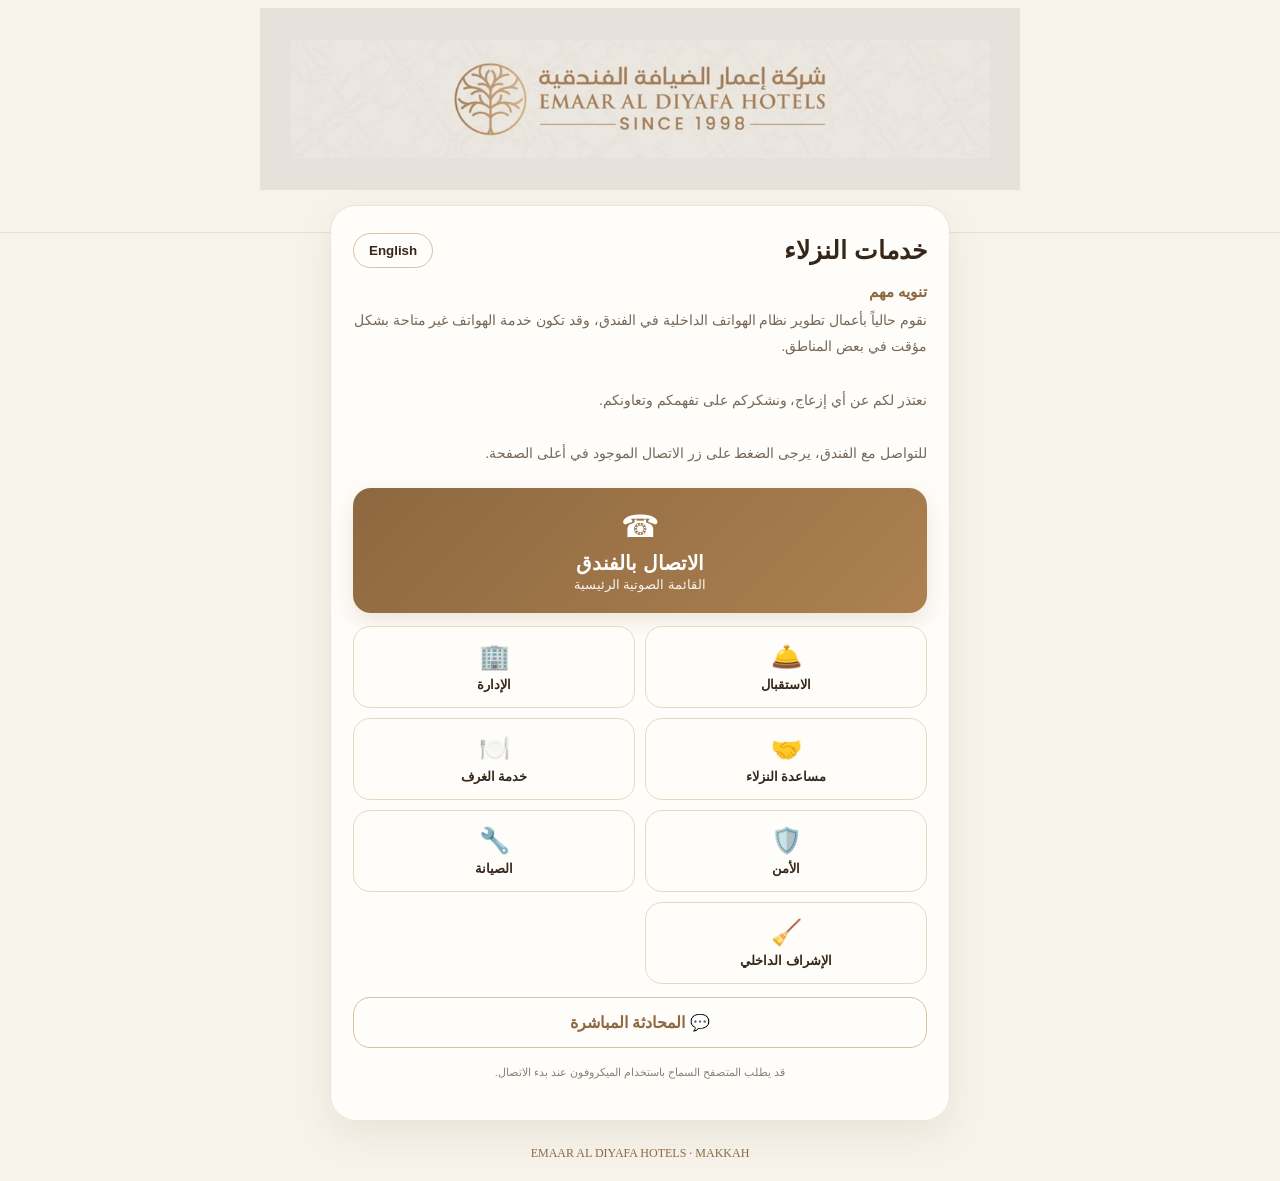
==== index.html @ dea33a2e "Apply refined Emaar brand palette and header styling" ====
<!doctype html>
<html lang="ar" dir="rtl">
<head>
<meta charset="utf-8"><meta name="viewport" content="width=device-width,initial-scale=1">
<meta name="theme-color" content="#f7f3eb">
<title>EMAAR AL DIYAFA HOTELS | Guest Services</title>
<style>
:root{--ivory:#f7f3eb;--paper:#fffdfa;--gold:#ad8150;--gold-dark:#8d6840;--gold-soft:#d8c2a3;--ink:#352719;--muted:#75685b}
*{box-sizing:border-box}body{margin:0;font-family:Tahoma,Arial,sans-serif;background:var(--ivory);color:var(--ink)}
.hero{background:var(--ivory);text-align:center;padding:8px 16px 42px;border-bottom:1px solid #eadfce}
.logo{width:min(760px,94vw);height:auto;display:block;margin:0 auto;object-fit:contain;border:0;box-shadow:none;mix-blend-mode:multiply}
.card{max-width:620px;margin:-28px auto 25px;background:rgba(255,253,250,.98);border:1px solid #eee4d6;border-radius:26px;padding:27px 22px;box-shadow:0 14px 38px #73573518}
.top{display:flex;justify-content:space-between;align-items:center;gap:10px}h1{margin:0;font-size:25px;color:var(--ink)}
.lang{border:1px solid var(--gold-soft);background:var(--paper);padding:9px 15px;border-radius:22px;font-weight:bold;color:var(--ink)}
.intro{color:var(--muted);font-size:14px;line-height:1.9;margin:10px 0 22px}.intro strong{color:var(--gold-dark);font-size:15px}
.call{display:block;width:100%;background:linear-gradient(135deg,var(--gold-dark),var(--gold));color:white;border:0;border-radius:18px;padding:20px;text-decoration:none;text-align:center;box-shadow:0 8px 22px #8d68402b;margin-bottom:13px}
.call .ico{font-size:31px;display:block;margin-bottom:6px}.call b{font-size:20px;display:block}.call small{opacity:.92}
.grid{display:grid;grid-template-columns:1fr 1fr;gap:10px}.svc{display:block;background:var(--paper);border:1px solid #e7d8c3;border-radius:17px;padding:15px 6px;text-align:center;text-decoration:none;color:var(--ink);transition:.15s ease}
.svc:active{transform:scale(.985);background:#faf5ed}.svc span{font-size:25px;display:block}.svc b{font-size:13px;display:block;margin-top:6px}.svc small{color:#8c7d6c}
.chat{display:block;margin-top:13px;border:1px solid var(--gold-soft);background:var(--paper);border-radius:17px;padding:15px;text-align:center;text-decoration:none;color:var(--gold-dark);font-weight:bold}
.note{font-size:11px;color:#8a8177;text-align:center;line-height:1.7;margin-top:15px}
footer{text-align:center;color:var(--gold-dark);font:12px Georgia;margin:20px}
@media(max-width:600px){.hero{padding:6px 6px 34px}.logo{width:98vw;max-width:760px}.card{margin-top:-24px;border-radius:24px;padding:23px 18px}h1{font-size:23px}}
</style></head>
<body>
<section class="hero"><img class="logo" src="logo.png" alt="EMAAR AL DIYAFA HOTELS"></section>
<main class="card">
<div class="top"><h1 id="title">خدمات النزلاء</h1><button class="lang" id="lang">English</button></div>
<p class="intro" id="intro"><strong>تنويه مهم</strong><br>
نقوم حالياً بأعمال تطوير نظام الهواتف الداخلية في الفندق، وقد تكون خدمة الهواتف غير متاحة بشكل مؤقت في بعض المناطق.<br><br>
نعتذر لكم عن أي إزعاج، ونشكركم على تفهمكم وتعاونكم.<br><br>
للتواصل مع الفندق، يرجى الضغط على زر الاتصال الموجود في أعلى الصفحة.</p>
<a class="call" href="https://emaargrand.a.gdms.cloud/click2call?from_user=webrtc_trunk_1&to_user=service"><span class="ico">☎</span><b data-ar="الاتصال بالفندق" data-en="Call the Hotel">الاتصال بالفندق</b><small data-ar="القائمة الصوتية الرئيسية" data-en="Main IVR Menu">القائمة الصوتية الرئيسية</small></a>
<div class="grid">
<a class="svc" href="https://emaargrand.a.gdms.cloud/click2call?from_user=webrtc_trunk_2&to_user=service"><span>🛎️</span><b data-ar="الاستقبال" data-en="Reception">الاستقبال</b></a>
<a class="svc" href="https://emaargrand.a.gdms.cloud/click2call?from_user=webrtc_trunk_8&to_user=service"><span>🏢</span><b data-ar="الإدارة" data-en="Management">الإدارة</b></a>
<a class="svc" href="https://emaargrand.a.gdms.cloud/click2call?from_user=webrtc_trunk_3&to_user=service"><span>🤝</span><b data-ar="مساعدة النزلاء" data-en="Guest Assistance">مساعدة النزلاء</b></a>
<a class="svc" href="https://emaargrand.a.gdms.cloud/click2call?from_user=webrtc_trunk_4&to_user=service"><span>🍽️</span><b data-ar="خدمة الغرف" data-en="Room Service">خدمة الغرف</b></a>
<a class="svc" href="https://emaargrand.a.gdms.cloud/click2call?from_user=webrtc_trunk_5&to_user=service"><span>🛡️</span><b data-ar="الأمن" data-en="Security">الأمن</b></a>
<a class="svc" href="https://emaargrand.a.gdms.cloud/click2call?from_user=webrtc_trunk_6&to_user=service"><span>🔧</span><b data-ar="الصيانة" data-en="Maintenance">الصيانة</b></a>
<a class="svc" href="https://emaargrand.a.gdms.cloud/click2call?from_user=webrtc_trunk_7&to_user=service"><span>🧹</span><b data-ar="الإشراف الداخلي" data-en="Housekeeping">الإشراف الداخلي</b></a>
</div>
<a class="chat" href="https://emaargrand.a.gdms.cloud/liveChat/?liveChatAccess=MF80NDgxMDVlMzgzMjY0NTE5ODNhYTdjY2ExZDU4ZWFjNV9lYzc0ZDc4NTE0ZWUmODEwOTQxNTVhM2VlOGE4OTY0ZGE3YmVhYTk2ZjcyYjE="><span>💬</span> <span data-ar="المحادثة المباشرة" data-en="Live Chat">المحادثة المباشرة</span></a>
<p class="note" id="note">قد يطلب المتصفح السماح باستخدام الميكروفون عند بدء الاتصال.</p>
</main>
<footer>EMAAR AL DIYAFA HOTELS · MAKKAH</footer>
<script>
let en=false;
document.getElementById('lang').onclick=()=>{en=!en;document.documentElement.dir=en?'ltr':'rtl';document.documentElement.lang=en?'en':'ar';document.getElementById('lang').textContent=en?'العربية':'English';document.getElementById('title').textContent=en?'Guest Services':'خدمات النزلاء';document.getElementById('intro').innerHTML=en?"<strong>IMPORTANT NOTICE</strong><br>We are currently upgrading the hotel telephone system. The telephone service may be temporarily unavailable in certain areas.<br><br>We sincerely apologize for any inconvenience and appreciate your understanding and cooperation.<br><br>To contact the hotel, please press the Call button at the top of the page.":"<strong>تنويه مهم</strong><br>نقوم حالياً بأعمال تطوير نظام الهواتف الداخلية في الفندق، وقد تكون خدمة الهواتف غير متاحة بشكل مؤقت في بعض المناطق.<br><br>نعتذر لكم عن أي إزعاج، ونشكركم على تفهمكم وتعاونكم.<br><br>للتواصل مع الفندق، يرجى الضغط على زر الاتصال الموجود في أعلى الصفحة.";document.getElementById('note').textContent=en?'Your browser may request microphone permission when the call starts.':'قد يطلب المتصفح السماح باستخدام الميكروفون عند بدء الاتصال.';document.querySelectorAll('[data-ar]').forEach(x=>x.textContent=x.dataset[en?'en':'ar']);};
</script></body></html>
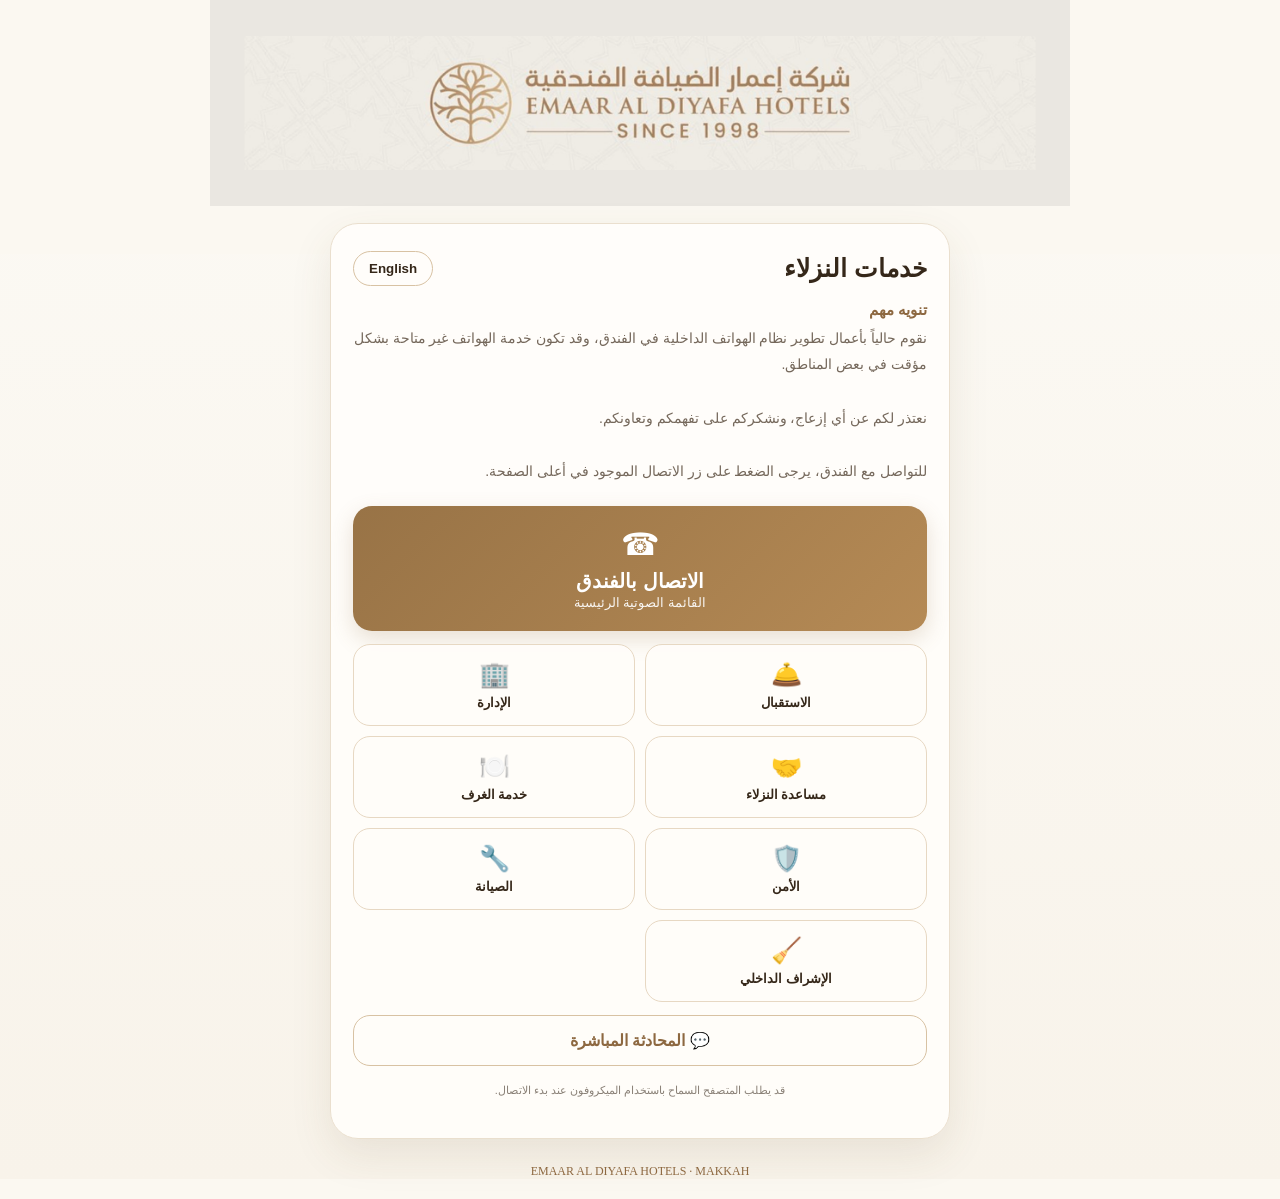
==== commit 7d135a95: "Unify full page background with hotel logo palette" ====
--- a/index.html
+++ b/index.html
@@ -2,25 +2,25 @@
 <html lang="ar" dir="rtl">
 <head>
 <meta charset="utf-8"><meta name="viewport" content="width=device-width,initial-scale=1">
-<meta name="theme-color" content="#f7f3eb">
+<meta name="theme-color" content="#fbf8f1">
 <title>EMAAR AL DIYAFA HOTELS | Guest Services</title>
 <style>
-:root{--ivory:#f7f3eb;--paper:#fffdfa;--gold:#ad8150;--gold-dark:#8d6840;--gold-soft:#d8c2a3;--ink:#352719;--muted:#75685b}
-*{box-sizing:border-box}body{margin:0;font-family:Tahoma,Arial,sans-serif;background:var(--ivory);color:var(--ink)}
-.hero{background:var(--ivory);text-align:center;padding:8px 16px 42px;border-bottom:1px solid #eadfce}
-.logo{width:min(760px,94vw);height:auto;display:block;margin:0 auto;object-fit:contain;border:0;box-shadow:none;mix-blend-mode:multiply}
-.card{max-width:620px;margin:-28px auto 25px;background:rgba(255,253,250,.98);border:1px solid #eee4d6;border-radius:26px;padding:27px 22px;box-shadow:0 14px 38px #73573518}
+:root{--cream:#fbf8f1;--paper:#fffdfa;--gold:#ad8150;--gold-dark:#8d6840;--gold-soft:#d8c2a3;--ink:#352719;--muted:#75685b}
+*{box-sizing:border-box}html,body{min-height:100%;background:#fbf8f1}body{margin:0;font-family:Tahoma,Arial,sans-serif;color:var(--ink);background:linear-gradient(180deg,#fcfaf5 0%,#f8f3ea 100%)}
+.hero{background:#fbf8f1;text-align:center;padding:0 12px 48px;border:0;overflow:hidden}
+.logo{width:min(860px,96vw);height:auto;display:block;margin:0 auto;object-fit:contain;border:0;box-shadow:none;mix-blend-mode:multiply}
+.card{max-width:620px;margin:-31px auto 25px;background:rgba(255,253,250,.97);border:1px solid #eadfce;border-radius:28px;padding:27px 22px;box-shadow:0 16px 42px rgba(102,76,44,.10)}
 .top{display:flex;justify-content:space-between;align-items:center;gap:10px}h1{margin:0;font-size:25px;color:var(--ink)}
 .lang{border:1px solid var(--gold-soft);background:var(--paper);padding:9px 15px;border-radius:22px;font-weight:bold;color:var(--ink)}
 .intro{color:var(--muted);font-size:14px;line-height:1.9;margin:10px 0 22px}.intro strong{color:var(--gold-dark);font-size:15px}
-.call{display:block;width:100%;background:linear-gradient(135deg,var(--gold-dark),var(--gold));color:white;border:0;border-radius:18px;padding:20px;text-decoration:none;text-align:center;box-shadow:0 8px 22px #8d68402b;margin-bottom:13px}
+.call{display:block;width:100%;background:linear-gradient(135deg,#987346,#b58a55);color:white;border:0;border-radius:19px;padding:20px;text-decoration:none;text-align:center;box-shadow:0 8px 22px rgba(141,104,64,.20);margin-bottom:13px}
 .call .ico{font-size:31px;display:block;margin-bottom:6px}.call b{font-size:20px;display:block}.call small{opacity:.92}
-.grid{display:grid;grid-template-columns:1fr 1fr;gap:10px}.svc{display:block;background:var(--paper);border:1px solid #e7d8c3;border-radius:17px;padding:15px 6px;text-align:center;text-decoration:none;color:var(--ink);transition:.15s ease}
+.grid{display:grid;grid-template-columns:1fr 1fr;gap:10px}.svc{display:block;background:rgba(255,253,250,.92);border:1px solid #e7d8c3;border-radius:17px;padding:15px 6px;text-align:center;text-decoration:none;color:var(--ink);transition:.15s ease}
 .svc:active{transform:scale(.985);background:#faf5ed}.svc span{font-size:25px;display:block}.svc b{font-size:13px;display:block;margin-top:6px}.svc small{color:#8c7d6c}
-.chat{display:block;margin-top:13px;border:1px solid var(--gold-soft);background:var(--paper);border-radius:17px;padding:15px;text-align:center;text-decoration:none;color:var(--gold-dark);font-weight:bold}
+.chat{display:block;margin-top:13px;border:1px solid var(--gold-soft);background:rgba(255,253,250,.92);border-radius:17px;padding:15px;text-align:center;text-decoration:none;color:var(--gold-dark);font-weight:bold}
 .note{font-size:11px;color:#8a8177;text-align:center;line-height:1.7;margin-top:15px}
 footer{text-align:center;color:var(--gold-dark);font:12px Georgia;margin:20px}
-@media(max-width:600px){.hero{padding:6px 6px 34px}.logo{width:98vw;max-width:760px}.card{margin-top:-24px;border-radius:24px;padding:23px 18px}h1{font-size:23px}}
+@media(max-width:600px){.hero{padding:0 4px 38px}.logo{width:100vw;max-width:860px}.card{margin-top:-25px;border-radius:25px;padding:23px 18px}h1{font-size:23px}}
 </style></head>
 <body>
 <section class="hero"><img class="logo" src="logo.png" alt="EMAAR AL DIYAFA HOTELS"></section>
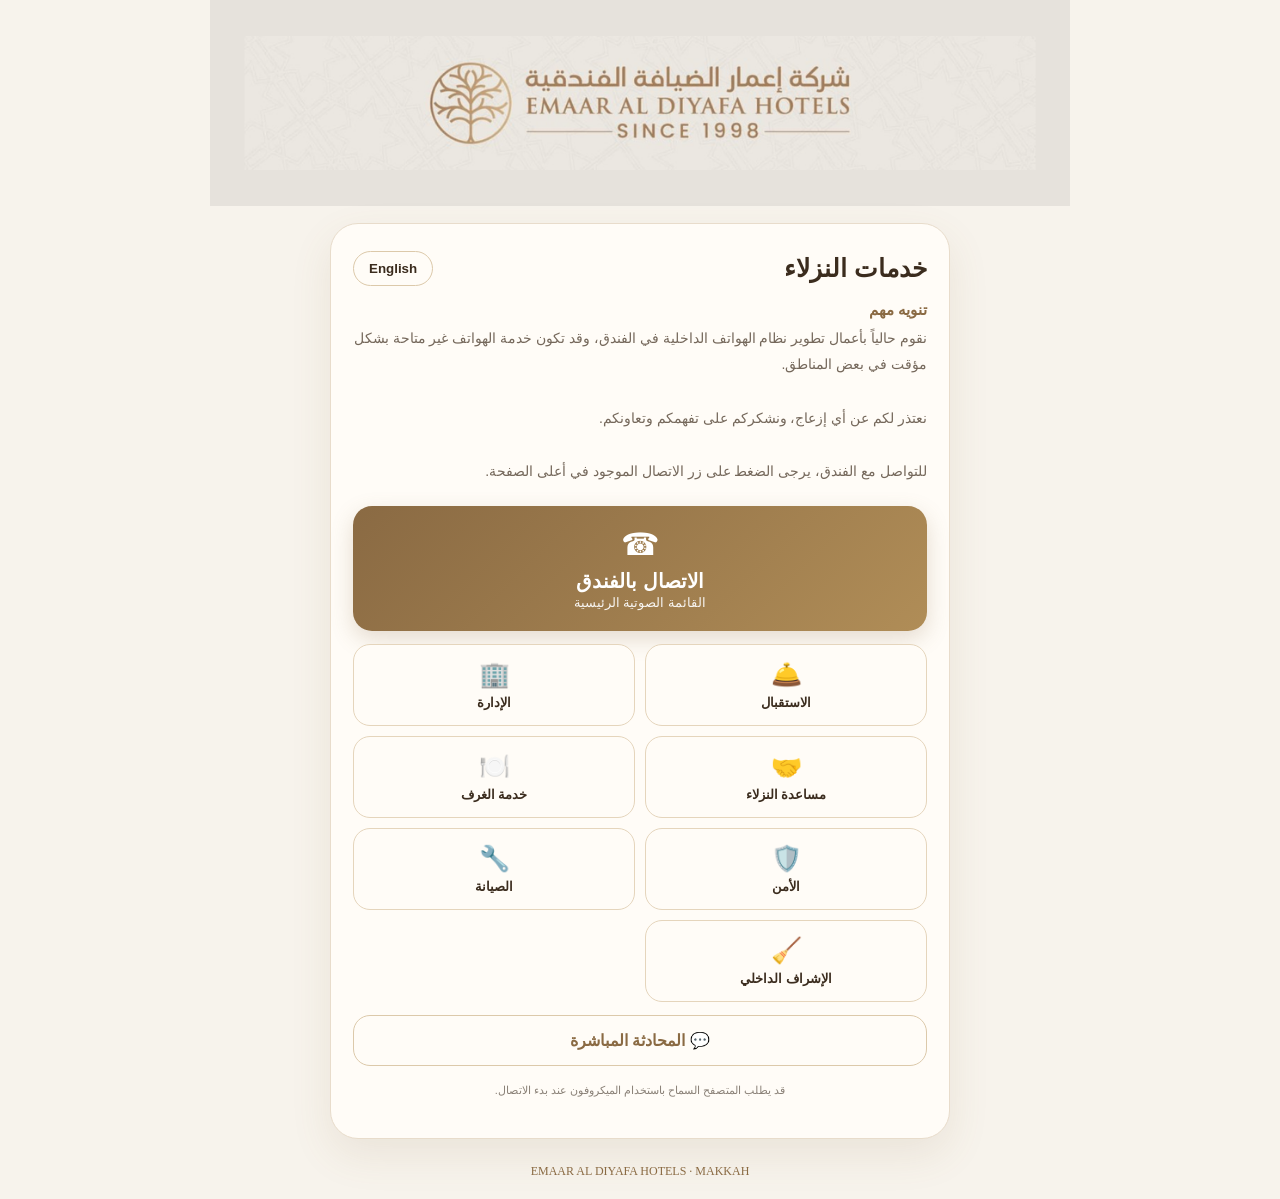
==== commit 0def14fb: "Apply exact Emaar cream and bronze palette" ====
--- a/index.html
+++ b/index.html
@@ -2,23 +2,23 @@
 <html lang="ar" dir="rtl">
 <head>
 <meta charset="utf-8"><meta name="viewport" content="width=device-width,initial-scale=1">
-<meta name="theme-color" content="#fbf8f1">
+<meta name="theme-color" content="#F7F3EC">
 <title>EMAAR AL DIYAFA HOTELS | Guest Services</title>
 <style>
-:root{--cream:#fbf8f1;--paper:#fffdfa;--gold:#ad8150;--gold-dark:#8d6840;--gold-soft:#d8c2a3;--ink:#352719;--muted:#75685b}
-*{box-sizing:border-box}html,body{min-height:100%;background:#fbf8f1}body{margin:0;font-family:Tahoma,Arial,sans-serif;color:var(--ink);background:linear-gradient(180deg,#fcfaf5 0%,#f8f3ea 100%)}
-.hero{background:#fbf8f1;text-align:center;padding:0 12px 48px;border:0;overflow:hidden}
+:root{--cream:#F7F3EC;--paper:#FFFCF7;--gold:#B08D57;--gold-dark:#8A6A43;--gold-soft:#DCC9AA;--ink:#3B2C1E;--muted:#75685B}
+*{box-sizing:border-box}html,body{min-height:100%;background:var(--cream)}body{margin:0;font-family:Tahoma,Arial,sans-serif;color:var(--ink);background:var(--cream)}
+.hero{background:var(--cream);text-align:center;padding:0 12px 48px;border:0;overflow:hidden}
 .logo{width:min(860px,96vw);height:auto;display:block;margin:0 auto;object-fit:contain;border:0;box-shadow:none;mix-blend-mode:multiply}
-.card{max-width:620px;margin:-31px auto 25px;background:rgba(255,253,250,.97);border:1px solid #eadfce;border-radius:28px;padding:27px 22px;box-shadow:0 16px 42px rgba(102,76,44,.10)}
+.card{max-width:620px;margin:-31px auto 25px;background:var(--paper);border:1px solid #E8DCCB;border-radius:28px;padding:27px 22px;box-shadow:0 16px 42px rgba(138,106,67,.11)}
 .top{display:flex;justify-content:space-between;align-items:center;gap:10px}h1{margin:0;font-size:25px;color:var(--ink)}
 .lang{border:1px solid var(--gold-soft);background:var(--paper);padding:9px 15px;border-radius:22px;font-weight:bold;color:var(--ink)}
 .intro{color:var(--muted);font-size:14px;line-height:1.9;margin:10px 0 22px}.intro strong{color:var(--gold-dark);font-size:15px}
-.call{display:block;width:100%;background:linear-gradient(135deg,#987346,#b58a55);color:white;border:0;border-radius:19px;padding:20px;text-decoration:none;text-align:center;box-shadow:0 8px 22px rgba(141,104,64,.20);margin-bottom:13px}
+.call{display:block;width:100%;background:linear-gradient(135deg,var(--gold-dark),var(--gold));color:white;border:0;border-radius:19px;padding:20px;text-decoration:none;text-align:center;box-shadow:0 8px 22px rgba(138,106,67,.22);margin-bottom:13px}
 .call .ico{font-size:31px;display:block;margin-bottom:6px}.call b{font-size:20px;display:block}.call small{opacity:.92}
-.grid{display:grid;grid-template-columns:1fr 1fr;gap:10px}.svc{display:block;background:rgba(255,253,250,.92);border:1px solid #e7d8c3;border-radius:17px;padding:15px 6px;text-align:center;text-decoration:none;color:var(--ink);transition:.15s ease}
-.svc:active{transform:scale(.985);background:#faf5ed}.svc span{font-size:25px;display:block}.svc b{font-size:13px;display:block;margin-top:6px}.svc small{color:#8c7d6c}
-.chat{display:block;margin-top:13px;border:1px solid var(--gold-soft);background:rgba(255,253,250,.92);border-radius:17px;padding:15px;text-align:center;text-decoration:none;color:var(--gold-dark);font-weight:bold}
-.note{font-size:11px;color:#8a8177;text-align:center;line-height:1.7;margin-top:15px}
+.grid{display:grid;grid-template-columns:1fr 1fr;gap:10px}.svc{display:block;background:var(--paper);border:1px solid #E5D5BC;border-radius:17px;padding:15px 6px;text-align:center;text-decoration:none;color:var(--ink);transition:.15s ease}
+.svc:active{transform:scale(.985);background:#F9F3E9}.svc span{font-size:25px;display:block}.svc b{font-size:13px;display:block;margin-top:6px}.svc small{color:#8C7D6C}
+.chat{display:block;margin-top:13px;border:1px solid var(--gold-soft);background:var(--paper);border-radius:17px;padding:15px;text-align:center;text-decoration:none;color:var(--gold-dark);font-weight:bold}
+.note{font-size:11px;color:#8A8177;text-align:center;line-height:1.7;margin-top:15px}
 footer{text-align:center;color:var(--gold-dark);font:12px Georgia;margin:20px}
 @media(max-width:600px){.hero{padding:0 4px 38px}.logo{width:100vw;max-width:860px}.card{margin-top:-25px;border-radius:25px;padding:23px 18px}h1{font-size:23px}}
 </style></head>
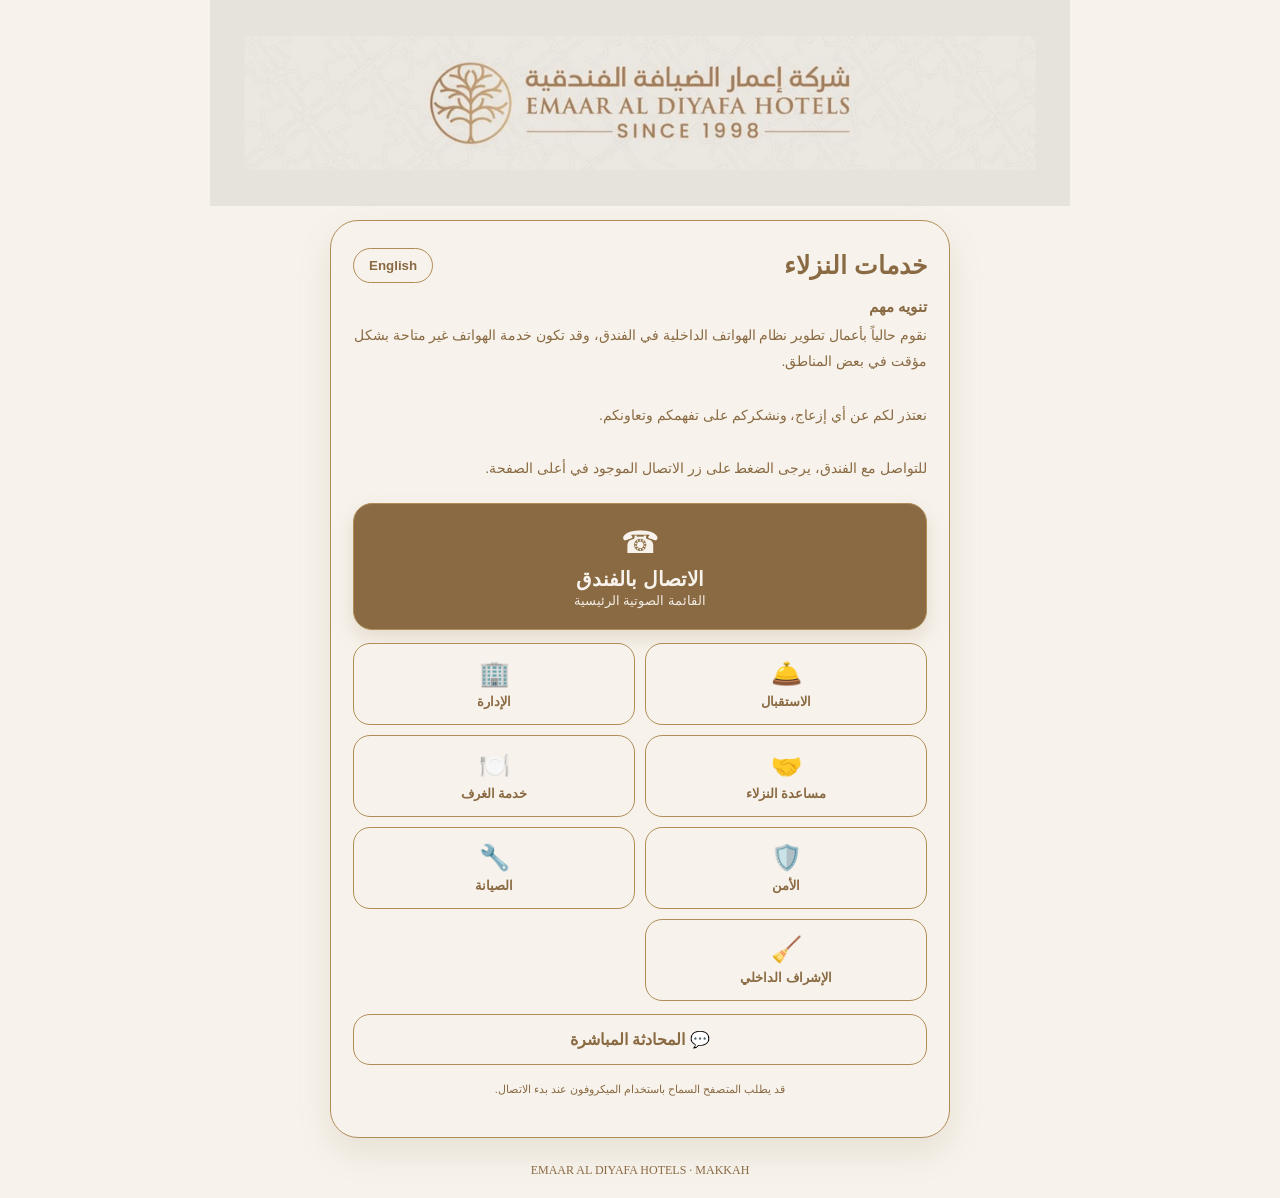
==== commit 1079c4eb: "Strictly apply Emaar cream gold brown palette and RTL styling" ====
--- a/index.html
+++ b/index.html
@@ -5,22 +5,22 @@
 <meta name="theme-color" content="#F7F3EC">
 <title>EMAAR AL DIYAFA HOTELS | Guest Services</title>
 <style>
-:root{--cream:#F7F3EC;--paper:#FFFCF7;--gold:#B08D57;--gold-dark:#8A6A43;--gold-soft:#DCC9AA;--ink:#3B2C1E;--muted:#75685B}
-*{box-sizing:border-box}html,body{min-height:100%;background:var(--cream)}body{margin:0;font-family:Tahoma,Arial,sans-serif;color:var(--ink);background:var(--cream)}
-.hero{background:var(--cream);text-align:center;padding:0 12px 48px;border:0;overflow:hidden}
-.logo{width:min(860px,96vw);height:auto;display:block;margin:0 auto;object-fit:contain;border:0;box-shadow:none;mix-blend-mode:multiply}
-.card{max-width:620px;margin:-31px auto 25px;background:var(--paper);border:1px solid #E8DCCB;border-radius:28px;padding:27px 22px;box-shadow:0 16px 42px rgba(138,106,67,.11)}
-.top{display:flex;justify-content:space-between;align-items:center;gap:10px}h1{margin:0;font-size:25px;color:var(--ink)}
-.lang{border:1px solid var(--gold-soft);background:var(--paper);padding:9px 15px;border-radius:22px;font-weight:bold;color:var(--ink)}
-.intro{color:var(--muted);font-size:14px;line-height:1.9;margin:10px 0 22px}.intro strong{color:var(--gold-dark);font-size:15px}
-.call{display:block;width:100%;background:linear-gradient(135deg,var(--gold-dark),var(--gold));color:white;border:0;border-radius:19px;padding:20px;text-decoration:none;text-align:center;box-shadow:0 8px 22px rgba(138,106,67,.22);margin-bottom:13px}
-.call .ico{font-size:31px;display:block;margin-bottom:6px}.call b{font-size:20px;display:block}.call small{opacity:.92}
-.grid{display:grid;grid-template-columns:1fr 1fr;gap:10px}.svc{display:block;background:var(--paper);border:1px solid #E5D5BC;border-radius:17px;padding:15px 6px;text-align:center;text-decoration:none;color:var(--ink);transition:.15s ease}
-.svc:active{transform:scale(.985);background:#F9F3E9}.svc span{font-size:25px;display:block}.svc b{font-size:13px;display:block;margin-top:6px}.svc small{color:#8C7D6C}
-.chat{display:block;margin-top:13px;border:1px solid var(--gold-soft);background:var(--paper);border-radius:17px;padding:15px;text-align:center;text-decoration:none;color:var(--gold-dark);font-weight:bold}
-.note{font-size:11px;color:#8A8177;text-align:center;line-height:1.7;margin-top:15px}
-footer{text-align:center;color:var(--gold-dark);font:12px Georgia;margin:20px}
-@media(max-width:600px){.hero{padding:0 4px 38px}.logo{width:100vw;max-width:860px}.card{margin-top:-25px;border-radius:25px;padding:23px 18px}h1{font-size:23px}}
+:root{--cream:#F7F3EC;--gold:#B08D57;--brown:#8A6A43}
+*{box-sizing:border-box}html,body{min-height:100%;background:var(--cream)}body{margin:0;font-family:Tahoma,Arial,sans-serif;color:var(--brown);background:var(--cream);direction:rtl}
+.hero{background:var(--cream);text-align:center;padding:0 8px 42px;overflow:hidden}
+.logo{width:min(860px,98vw);height:auto;display:block;margin:0 auto;object-fit:contain;border:0;box-shadow:none;mix-blend-mode:multiply}
+.card{max-width:620px;margin:-28px auto 25px;background:var(--cream);border:1px solid var(--gold);border-radius:28px;padding:27px 22px;box-shadow:0 14px 34px rgba(138,106,67,.14)}
+.top{display:flex;justify-content:space-between;align-items:center;gap:10px}h1{margin:0;font-size:25px;color:var(--brown)}
+.lang{border:1px solid var(--gold);background:var(--cream);padding:9px 15px;border-radius:22px;font-weight:bold;color:var(--brown)}
+.intro{color:var(--brown);font-size:14px;line-height:1.9;margin:10px 0 22px}.intro strong{color:var(--brown);font-size:15px}
+.call{display:block;width:100%;background:var(--brown);color:var(--cream);border:1px solid var(--gold);border-radius:19px;padding:20px;text-decoration:none;text-align:center;box-shadow:0 8px 20px rgba(138,106,67,.18);margin-bottom:13px}
+.call .ico{font-size:31px;display:block;margin-bottom:6px}.call b{font-size:20px;display:block}.call small{opacity:.95}
+.grid{display:grid;grid-template-columns:1fr 1fr;gap:10px}.svc{display:block;background:var(--cream);border:1px solid var(--gold);border-radius:17px;padding:15px 6px;text-align:center;text-decoration:none;color:var(--brown);transition:.15s ease}
+.svc:active{transform:scale(.985)}.svc span{font-size:25px;display:block}.svc b{font-size:13px;display:block;margin-top:6px}
+.chat{display:block;margin-top:13px;border:1px solid var(--gold);background:var(--cream);border-radius:17px;padding:15px;text-align:center;text-decoration:none;color:var(--brown);font-weight:bold}
+.note{font-size:11px;color:var(--brown);text-align:center;line-height:1.7;margin-top:15px}footer{text-align:center;color:var(--brown);font:12px Georgia;margin:20px}
+html[dir="ltr"] body{direction:ltr}
+@media(max-width:600px){.hero{padding:0 2px 36px}.logo{width:100vw;max-width:860px}.card{margin-top:-24px;border-radius:25px;padding:23px 18px}h1{font-size:23px}}
 </style></head>
 <body>
 <section class="hero"><img class="logo" src="logo.png" alt="EMAAR AL DIYAFA HOTELS"></section>
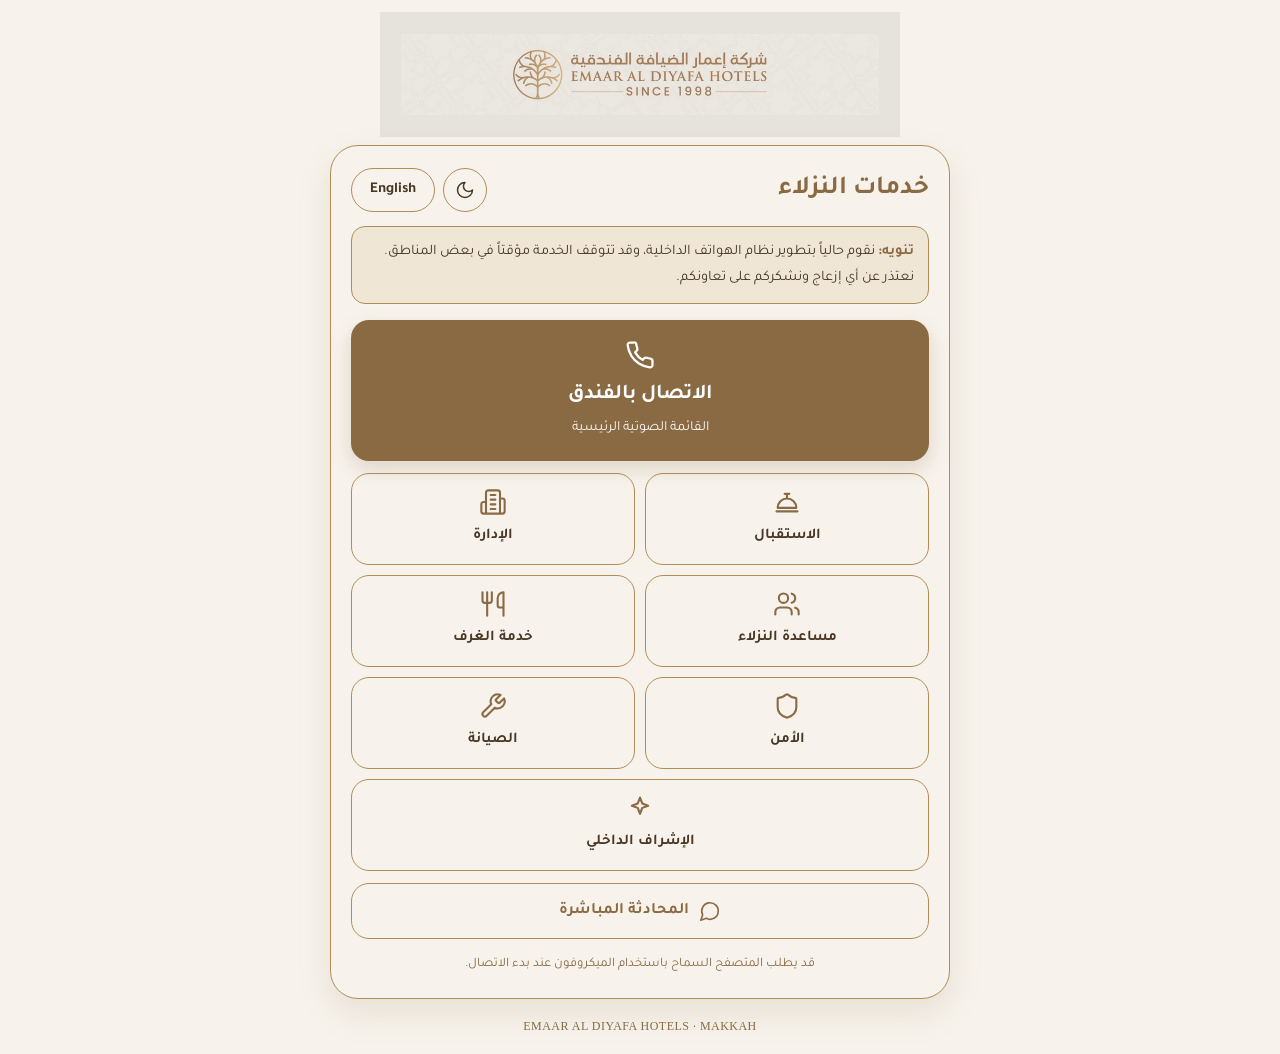
==== commit 1b4ee074: "Adopt design-test interface for Tower 1" ====
--- a/index.html
+++ b/index.html
@@ -1,50 +1,2 @@
 <!doctype html>
-<html lang="ar" dir="rtl">
-<head>
-<meta charset="utf-8"><meta name="viewport" content="width=device-width,initial-scale=1">
-<meta name="theme-color" content="#F7F3EC">
-<title>EMAAR AL DIYAFA HOTELS | Guest Services</title>
-<style>
-:root{--cream:#F7F3EC;--gold:#B08D57;--brown:#8A6A43}
-*{box-sizing:border-box}html,body{min-height:100%;background:var(--cream)}body{margin:0;font-family:Tahoma,Arial,sans-serif;color:var(--brown);background:var(--cream);direction:rtl}
-.hero{background:var(--cream);text-align:center;padding:0 8px 42px;overflow:hidden}
-.logo{width:min(860px,98vw);height:auto;display:block;margin:0 auto;object-fit:contain;border:0;box-shadow:none;mix-blend-mode:multiply}
-.card{max-width:620px;margin:-28px auto 25px;background:var(--cream);border:1px solid var(--gold);border-radius:28px;padding:27px 22px;box-shadow:0 14px 34px rgba(138,106,67,.14)}
-.top{display:flex;justify-content:space-between;align-items:center;gap:10px}h1{margin:0;font-size:25px;color:var(--brown)}
-.lang{border:1px solid var(--gold);background:var(--cream);padding:9px 15px;border-radius:22px;font-weight:bold;color:var(--brown)}
-.intro{color:var(--brown);font-size:14px;line-height:1.9;margin:10px 0 22px}.intro strong{color:var(--brown);font-size:15px}
-.call{display:block;width:100%;background:var(--brown);color:var(--cream);border:1px solid var(--gold);border-radius:19px;padding:20px;text-decoration:none;text-align:center;box-shadow:0 8px 20px rgba(138,106,67,.18);margin-bottom:13px}
-.call .ico{font-size:31px;display:block;margin-bottom:6px}.call b{font-size:20px;display:block}.call small{opacity:.95}
-.grid{display:grid;grid-template-columns:1fr 1fr;gap:10px}.svc{display:block;background:var(--cream);border:1px solid var(--gold);border-radius:17px;padding:15px 6px;text-align:center;text-decoration:none;color:var(--brown);transition:.15s ease}
-.svc:active{transform:scale(.985)}.svc span{font-size:25px;display:block}.svc b{font-size:13px;display:block;margin-top:6px}
-.chat{display:block;margin-top:13px;border:1px solid var(--gold);background:var(--cream);border-radius:17px;padding:15px;text-align:center;text-decoration:none;color:var(--brown);font-weight:bold}
-.note{font-size:11px;color:var(--brown);text-align:center;line-height:1.7;margin-top:15px}footer{text-align:center;color:var(--brown);font:12px Georgia;margin:20px}
-html[dir="ltr"] body{direction:ltr}
-@media(max-width:600px){.hero{padding:0 2px 36px}.logo{width:100vw;max-width:860px}.card{margin-top:-24px;border-radius:25px;padding:23px 18px}h1{font-size:23px}}
-</style></head>
-<body>
-<section class="hero"><img class="logo" src="logo.png" alt="EMAAR AL DIYAFA HOTELS"></section>
-<main class="card">
-<div class="top"><h1 id="title">خدمات النزلاء</h1><button class="lang" id="lang">English</button></div>
-<p class="intro" id="intro"><strong>تنويه مهم</strong><br>
-نقوم حالياً بأعمال تطوير نظام الهواتف الداخلية في الفندق، وقد تكون خدمة الهواتف غير متاحة بشكل مؤقت في بعض المناطق.<br><br>
-نعتذر لكم عن أي إزعاج، ونشكركم على تفهمكم وتعاونكم.<br><br>
-للتواصل مع الفندق، يرجى الضغط على زر الاتصال الموجود في أعلى الصفحة.</p>
-<a class="call" href="https://emaargrand.a.gdms.cloud/click2call?from_user=webrtc_trunk_1&to_user=service"><span class="ico">☎</span><b data-ar="الاتصال بالفندق" data-en="Call the Hotel">الاتصال بالفندق</b><small data-ar="القائمة الصوتية الرئيسية" data-en="Main IVR Menu">القائمة الصوتية الرئيسية</small></a>
-<div class="grid">
-<a class="svc" href="https://emaargrand.a.gdms.cloud/click2call?from_user=webrtc_trunk_2&to_user=service"><span>🛎️</span><b data-ar="الاستقبال" data-en="Reception">الاستقبال</b></a>
-<a class="svc" href="https://emaargrand.a.gdms.cloud/click2call?from_user=webrtc_trunk_8&to_user=service"><span>🏢</span><b data-ar="الإدارة" data-en="Management">الإدارة</b></a>
-<a class="svc" href="https://emaargrand.a.gdms.cloud/click2call?from_user=webrtc_trunk_3&to_user=service"><span>🤝</span><b data-ar="مساعدة النزلاء" data-en="Guest Assistance">مساعدة النزلاء</b></a>
-<a class="svc" href="https://emaargrand.a.gdms.cloud/click2call?from_user=webrtc_trunk_4&to_user=service"><span>🍽️</span><b data-ar="خدمة الغرف" data-en="Room Service">خدمة الغرف</b></a>
-<a class="svc" href="https://emaargrand.a.gdms.cloud/click2call?from_user=webrtc_trunk_5&to_user=service"><span>🛡️</span><b data-ar="الأمن" data-en="Security">الأمن</b></a>
-<a class="svc" href="https://emaargrand.a.gdms.cloud/click2call?from_user=webrtc_trunk_6&to_user=service"><span>🔧</span><b data-ar="الصيانة" data-en="Maintenance">الصيانة</b></a>
-<a class="svc" href="https://emaargrand.a.gdms.cloud/click2call?from_user=webrtc_trunk_7&to_user=service"><span>🧹</span><b data-ar="الإشراف الداخلي" data-en="Housekeeping">الإشراف الداخلي</b></a>
-</div>
-<a class="chat" href="https://emaargrand.a.gdms.cloud/liveChat/?liveChatAccess=MF80NDgxMDVlMzgzMjY0NTE5ODNhYTdjY2ExZDU4ZWFjNV9lYzc0ZDc4NTE0ZWUmODEwOTQxNTVhM2VlOGE4OTY0ZGE3YmVhYTk2ZjcyYjE="><span>💬</span> <span data-ar="المحادثة المباشرة" data-en="Live Chat">المحادثة المباشرة</span></a>
-<p class="note" id="note">قد يطلب المتصفح السماح باستخدام الميكروفون عند بدء الاتصال.</p>
-</main>
-<footer>EMAAR AL DIYAFA HOTELS · MAKKAH</footer>
-<script>
-let en=false;
-document.getElementById('lang').onclick=()=>{en=!en;document.documentElement.dir=en?'ltr':'rtl';document.documentElement.lang=en?'en':'ar';document.getElementById('lang').textContent=en?'العربية':'English';document.getElementById('title').textContent=en?'Guest Services':'خدمات النزلاء';document.getElementById('intro').innerHTML=en?"<strong>IMPORTANT NOTICE</strong><br>We are currently upgrading the hotel telephone system. The telephone service may be temporarily unavailable in certain areas.<br><br>We sincerely apologize for any inconvenience and appreciate your understanding and cooperation.<br><br>To contact the hotel, please press the Call button at the top of the page.":"<strong>تنويه مهم</strong><br>نقوم حالياً بأعمال تطوير نظام الهواتف الداخلية في الفندق، وقد تكون خدمة الهواتف غير متاحة بشكل مؤقت في بعض المناطق.<br><br>نعتذر لكم عن أي إزعاج، ونشكركم على تفهمكم وتعاونكم.<br><br>للتواصل مع الفندق، يرجى الضغط على زر الاتصال الموجود في أعلى الصفحة.";document.getElementById('note').textContent=en?'Your browser may request microphone permission when the call starts.':'قد يطلب المتصفح السماح باستخدام الميكروفون عند بدء الاتصال.';document.querySelectorAll('[data-ar]').forEach(x=>x.textContent=x.dataset[en?'en':'ar']);};
-</script></body></html>+<html lang="ar" dir="rtl"><head><meta charset="utf-8"><meta name="viewport" content="width=device-width,initial-scale=1,viewport-fit=cover"><meta name="theme-color" content="#F7F3EC"><title>EMAAR AL DIYAFA HOTELS | Guest Services</title><script>(function(){var t;try{t=localStorage.getItem('theme')}catch(e){}if(!t)t=matchMedia('(prefers-color-scheme:dark)').matches?'dark':'light';document.documentElement.dataset.theme=t})()</script><link rel="preconnect" href="https://fonts.googleapis.com"><link rel="preconnect" href="https://fonts.gstatic.com" crossorigin><link href="https://fonts.googleapis.com/css2?family=Tajawal:wght@400;700&display=swap" rel="stylesheet"><style>:root{--cream:#F7F3EC;--gold:#B08D57;--brown:#8A6A43;--ink:#4A3826;--soft:#EFE6D6;--r:18px;--btn:#8A6A43;--btn-h:#7a5d3a;--plate:transparent}html[data-theme="dark"]{color-scheme:dark;--cream:#1B1611;--ink:#EDE3D3;--soft:#2B2219;--brown:#D2AE76;--gold:#9A7B4C;--btn:#8A6A43;--btn-h:#9C7A4D;--plate:#F7F3EC}*{box-sizing:border-box}html{-webkit-text-size-adjust:100%}body{margin:0;min-height:100vh;background:var(--cream);color:var(--ink);font-family:Tajawal,Tahoma,Arial,sans-serif;line-height:1.8;padding:env(safe-area-inset-top) 0 env(safe-area-inset-bottom)}.hero{text-align:center;padding:12px 12px 0}.logo{width:min(520px,86vw);height:auto;display:block;margin:0 auto;mix-blend-mode:multiply}html[data-theme="dark"] .logo{mix-blend-mode:normal;background:var(--plate);border-radius:18px;padding:8px}.card{max-width:620px;margin:8px auto 20px;padding:22px 20px;background:var(--cream);border:1px solid var(--gold);border-radius:28px;box-shadow:0 14px 34px rgba(138,106,67,.14)}html[data-theme="dark"] .card{box-shadow:0 14px 34px rgba(0,0,0,.45)}.top{display:flex;justify-content:space-between;align-items:center;gap:10px;margin-bottom:14px}h1{margin:0;font-size:26px;line-height:1.3;color:var(--brown)}.bar{display:flex;gap:8px}.theme{width:44px;min-height:44px;display:grid;place-items:center;padding:0;border:1px solid var(--gold);border-radius:50%;background:transparent;color:var(--ink);cursor:pointer}.theme svg{width:20px;height:20px}.theme .sun{display:none}html[data-theme="dark"] .theme .sun{display:block}html[data-theme="dark"] .theme .moon{display:none}.lang{min-height:44px;padding:0 18px;border:1px solid var(--gold);border-radius:22px;background:transparent;color:var(--ink);font:700 15px Tajawal,Arial,sans-serif;cursor:pointer}.notice{margin:0 0 16px;padding:12px 14px;background:var(--soft);border:1px solid var(--gold);border-radius:14px;font-size:14.5px}.notice strong{color:var(--brown)}.notice[hidden]{display:none}.call{display:flex;flex-direction:column;align-items:center;gap:2px;padding:20px;margin-bottom:12px;background:var(--btn);color:#fff;border-radius:var(--r);text-decoration:none;box-shadow:0 8px 20px rgba(138,106,67,.22)}.call svg{width:30px;height:30px;margin-bottom:4px}.call b{font-size:21px}.call small{font-size:14px;opacity:.95}.grid{display:grid;grid-template-columns:1fr 1fr;gap:10px}.svc{display:flex;flex-direction:column;align-items:center;justify-content:center;gap:6px;min-height:92px;padding:14px 8px;border:1px solid var(--gold);border-radius:var(--r);color:var(--ink);text-decoration:none;text-align:center;font-weight:700;font-size:15px}.svc svg{width:28px;height:28px;color:var(--brown)}.svc:last-child{grid-column:1/-1}.chat{display:flex;align-items:center;justify-content:center;gap:10px;min-height:56px;margin-top:12px;border:1px solid var(--gold);border-radius:var(--r);color:var(--brown);text-decoration:none;font-weight:700;font-size:16px}.chat svg{width:22px;height:22px}svg{fill:none;stroke:currentColor;stroke-width:1.8;stroke-linecap:round;stroke-linejoin:round}.call,.svc,.chat,.lang{transition:transform .15s ease,background-color .15s ease}.svc:hover,.chat:hover,.lang:hover,.theme:hover{background:var(--soft)}.call:hover{background:var(--btn-h)}.call:active,.svc:active,.chat:active{transform:scale(.985)}a:focus-visible,button:focus-visible{outline:3px solid var(--ink);outline-offset:3px}.note{margin:14px 0 0;font-size:13px;text-align:center;color:var(--brown)}footer{text-align:center;color:var(--brown);font:12px Georgia,serif;letter-spacing:.04em;margin:0 0 20px}@media(max-width:600px){.card{margin:6px 12px 18px;padding:18px 16px;border-radius:24px}h1{font-size:23px}}@media(prefers-reduced-motion:reduce){*{transition:none!important}}</style></head><body><svg width="0" height="0" style="position:absolute" aria-hidden="true"><symbol id="i-phone" viewBox="0 0 24 24"><path d="M22 16.92v3a2 2 0 0 1-2.18 2 19.79 19.79 0 0 1-8.63-3.07 19.5 19.5 0 0 1-6-6 19.79 19.79 0 0 1-3.07-8.67A2 2 0 0 1 4.11 2h3a2 2 0 0 1 2 1.72c.13.96.36 1.9.7 2.81a2 2 0 0 1-.45 2.11L8.09 9.91a16 16 0 0 0 6 6l1.27-1.27a2 2 0 0 1 2.11-.45c.91.34 1.85.57 2.81.7A2 2 0 0 1 22 16.92z"/></symbol><symbol id="i-bell" viewBox="0 0 24 24"><path d="M3 20h18M4 17h16M20 17a8 8 0 1 0-16 0M12 5v3M10 5h4"/></symbol><symbol id="i-building" viewBox="0 0 24 24"><path d="M6 22V4a2 2 0 0 1 2-2h8a2 2 0 0 1 2 2v18zM6 12H4a2 2 0 0 0-2 2v6a2 2 0 0 0 2 2h2M18 9h2a2 2 0 0 1 2 2v9a2 2 0 0 1-2 2h-2M10 6h4M10 10h4M10 14h4M10 18h4"/></symbol><symbol id="i-users" viewBox="0 0 24 24"><path d="M16 21v-2a4 4 0 0 0-4-4H6a4 4 0 0 0-4 4v2M22 21v-2a4 4 0 0 0-3-3.87M16 3.13a4 4 0 0 1 0 7.75"/><circle cx="9" cy="7" r="4"/></symbol><symbol id="i-utensils" viewBox="0 0 24 24"><path d="M3 2v7a2 2 0 0 0 2 2h4a2 2 0 0 0 2-2V2M7 2v20M21 15V2a5 5 0 0 0-5 5v6a2 2 0 0 0 2 2h3zm0 0v7"/></symbol><symbol id="i-shield" viewBox="0 0 24 24"><path d="M20 13c0 5-3.5 7.5-7.66 8.95a1 1 0 0 1-.67-.01C7.5 20.5 4 18 4 13V6a1 1 0 0 1 1-1c2 0 4.5-1.2 6.24-2.72a1.17 1.17 0 0 1 1.52 0C14.51 3.81 17 5 19 5a1 1 0 0 1 1 1z"/></symbol><symbol id="i-wrench" viewBox="0 0 24 24"><path d="M14.7 6.3a1 1 0 0 0 0 1.4l1.6 1.6a1 1 0 0 0 1.4 0l3.77-3.77a6 6 0 0 1-7.94 7.94l-6.91 6.91a2.12 2.12 0 0 1-3-3l6.91-6.91a6 6 0 0 1 7.94-7.94z"/></symbol><symbol id="i-sparkle" viewBox="0 0 24 24"><path d="M12 3l1.9 5.1L19 10l-5.1 1.9L12 17l-1.9-5.1L5 10l5.1-1.9z"/></symbol><symbol id="i-moon" viewBox="0 0 24 24"><path d="M12 3a6 6 0 0 0 9 9 9 9 0 1 1-9-9z"/></symbol><symbol id="i-sun" viewBox="0 0 24 24"><circle cx="12" cy="12" r="4"/><path d="M12 2v2M12 20v2M4.93 4.93l1.41 1.41M17.66 17.66l1.41 1.41M2 12h2M20 12h2M6.34 17.66l-1.41 1.41M19.07 4.93l-1.41 1.41"/></symbol><symbol id="i-chat" viewBox="0 0 24 24"><path d="M7.9 20A9 9 0 1 0 4 16.1L2 22z"/></symbol></svg><header class="hero"><img class="logo" src="logo.png" alt="EMAAR AL DIYAFA HOTELS"></header><main class="card"><div class="top"><h1 data-i="title">خدمات النزلاء</h1><div class="bar"><button class="theme" id="theme" type="button" aria-label="Theme"><svg class="moon"><use href="#i-moon"/></svg><svg class="sun"><use href="#i-sun"/></svg></button><button class="lang" id="lang" type="button">English</button></div></div><p class="notice" id="notice"><strong data-i="nt">تنويه:</strong> <span data-i="nb">نقوم حالياً بتطوير نظام الهواتف الداخلية، وقد تتوقف الخدمة مؤقتاً في بعض المناطق. نعتذر عن أي إزعاج ونشكركم على تعاونكم.</span></p><a class="call" href="https://emaargrand.a.gdms.cloud/click2call?from_user=webrtc_trunk_1&to_user=service"><svg><use href="#i-phone"/></svg><b data-i="call">الاتصال بالفندق</b><small data-i="ivr">القائمة الصوتية الرئيسية</small></a><div class="grid"><a class="svc" href="https://emaargrand.a.gdms.cloud/click2call?from_user=webrtc_trunk_2&to_user=service"><svg><use href="#i-bell"/></svg><span data-i="s2">الاستقبال</span></a><a class="svc" href="https://emaargrand.a.gdms.cloud/click2call?from_user=webrtc_trunk_8&to_user=service"><svg><use href="#i-building"/></svg><span data-i="s8">الإدارة</span></a><a class="svc" href="https://emaargrand.a.gdms.cloud/click2call?from_user=webrtc_trunk_3&to_user=service"><svg><use href="#i-users"/></svg><span data-i="s3">مساعدة النزلاء</span></a><a class="svc" href="https://emaargrand.a.gdms.cloud/click2call?from_user=webrtc_trunk_4&to_user=service"><svg><use href="#i-utensils"/></svg><span data-i="s4">خدمة الغرف</span></a><a class="svc" href="https://emaargrand.a.gdms.cloud/click2call?from_user=webrtc_trunk_5&to_user=service"><svg><use href="#i-shield"/></svg><span data-i="s5">الأمن</span></a><a class="svc" href="https://emaargrand.a.gdms.cloud/click2call?from_user=webrtc_trunk_6&to_user=service"><svg><use href="#i-wrench"/></svg><span data-i="s6">الصيانة</span></a><a class="svc" href="https://emaargrand.a.gdms.cloud/click2call?from_user=webrtc_trunk_7&to_user=service"><svg><use href="#i-sparkle"/></svg><span data-i="s7">الإشراف الداخلي</span></a></div><a class="chat" href="https://emaargrand.a.gdms.cloud/liveChat/?liveChatAccess=MF80NDgxMDVlMzgzMjY0NTE5ODNhYTdjY2ExZDU4ZWFjNV9lYzc0ZDc4NTE0ZWUmODEwOTQxNTVhM2VlOGE4OTY0ZGE3YmVhYTk2ZjcyYjE="><svg><use href="#i-chat"/></svg><span data-i="chat">المحادثة المباشرة</span></a><p class="note" data-i="mic">قد يطلب المتصفح السماح باستخدام الميكروفون عند بدء الاتصال.</p></main><footer>EMAAR AL DIYAFA HOTELS · MAKKAH</footer><script>const SHOW_NOTICE=true;const T={ar:{title:"خدمات النزلاء",nt:"تنويه:",nb:"نقوم حالياً بتطوير نظام الهواتف الداخلية، وقد تتوقف الخدمة مؤقتاً في بعض المناطق. نعتذر عن أي إزعاج ونشكركم على تعاونكم.",call:"الاتصال بالفندق",ivr:"القائمة الصوتية الرئيسية",s2:"الاستقبال",s8:"الإدارة",s3:"مساعدة النزلاء",s4:"خدمة الغرف",s5:"الأمن",s6:"الصيانة",s7:"الإشراف الداخلي",chat:"المحادثة المباشرة",mic:"قد يطلب المتصفح السماح باستخدام الميكروفون عند بدء الاتصال.",btn:"English"},en:{title:"Guest Services",nt:"Notice:",nb:"We are upgrading the hotel's internal phone system. Phone service may be temporarily unavailable in some areas. We apologize for any inconvenience and thank you for your understanding.",call:"Call the Hotel",ivr:"Main IVR Menu",s2:"Reception",s8:"Management",s3:"Guest Assistance",s4:"Room Service",s5:"Security",s6:"Maintenance",s7:"Housekeeping",chat:"Live Chat",mic:"Your browser may ask for microphone permission when the call starts.",btn:"العربية"}};function setLang(l){const d=T[l],h=document.documentElement;h.lang=l;h.dir=l==='ar'?'rtl':'ltr';document.querySelectorAll('[data-i]').forEach(e=>e.textContent=d[e.dataset.i]);document.getElementById('lang').textContent=d.btn;try{localStorage.setItem('lang',l)}catch(e){}}const meta=document.querySelector('meta[name=theme-color]');function setTheme(t){document.documentElement.dataset.theme=t;meta.content=t==='dark'?'#1B1611':'#F7F3EC';try{localStorage.setItem('theme',t)}catch(e){}}meta.content=document.documentElement.dataset.theme==='dark'?'#1B1611':'#F7F3EC';document.getElementById('theme').onclick=()=>setTheme(document.documentElement.dataset.theme==='dark'?'light':'dark');document.getElementById('notice').hidden=!SHOW_NOTICE;document.getElementById('lang').onclick=()=>setLang(document.documentElement.lang==='ar'?'en':'ar');let saved='ar';try{saved=localStorage.getItem('lang')||'ar'}catch(e){}if(saved!=='ar')setLang(saved);</script></body></html>
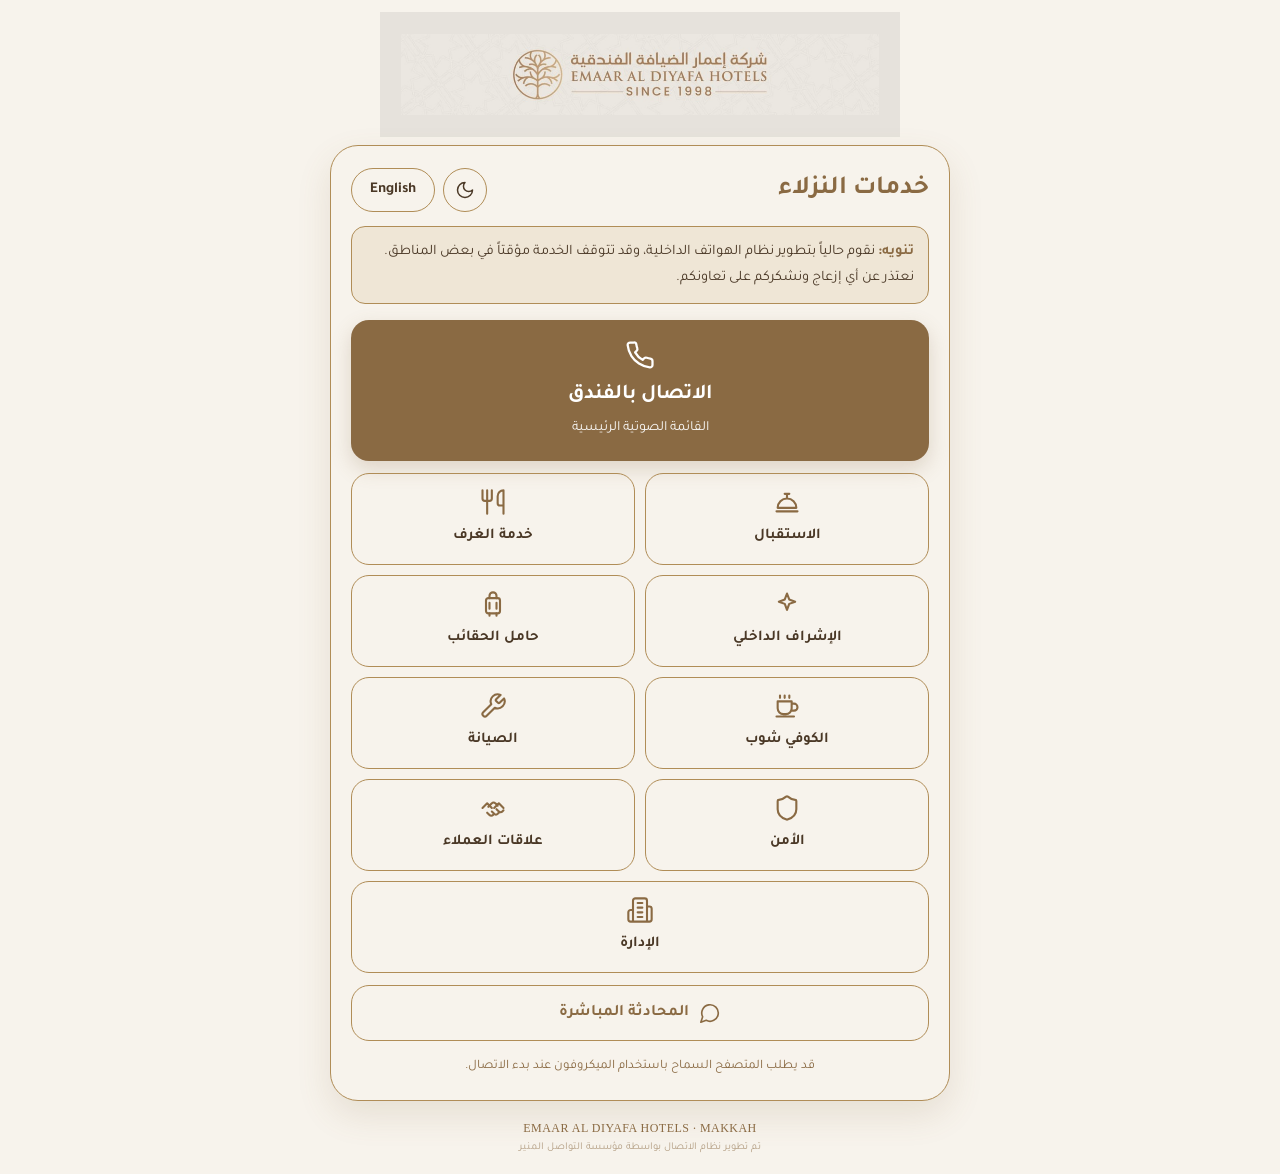
==== commit 98f2d1b9: "Promote approved test layout to Tower 1" ====
--- a/index.html
+++ b/index.html
@@ -1,2 +1,2 @@
 <!doctype html>
-<html lang="ar" dir="rtl"><head><meta charset="utf-8"><meta name="viewport" content="width=device-width,initial-scale=1,viewport-fit=cover"><meta name="theme-color" content="#F7F3EC"><title>EMAAR AL DIYAFA HOTELS | Guest Services</title><script>(function(){var t;try{t=localStorage.getItem('theme')}catch(e){}if(!t)t=matchMedia('(prefers-color-scheme:dark)').matches?'dark':'light';document.documentElement.dataset.theme=t})()</script><link rel="preconnect" href="https://fonts.googleapis.com"><link rel="preconnect" href="https://fonts.gstatic.com" crossorigin><link href="https://fonts.googleapis.com/css2?family=Tajawal:wght@400;700&display=swap" rel="stylesheet"><style>:root{--cream:#F7F3EC;--gold:#B08D57;--brown:#8A6A43;--ink:#4A3826;--soft:#EFE6D6;--r:18px;--btn:#8A6A43;--btn-h:#7a5d3a;--plate:transparent}html[data-theme="dark"]{color-scheme:dark;--cream:#1B1611;--ink:#EDE3D3;--soft:#2B2219;--brown:#D2AE76;--gold:#9A7B4C;--btn:#8A6A43;--btn-h:#9C7A4D;--plate:#F7F3EC}*{box-sizing:border-box}html{-webkit-text-size-adjust:100%}body{margin:0;min-height:100vh;background:var(--cream);color:var(--ink);font-family:Tajawal,Tahoma,Arial,sans-serif;line-height:1.8;padding:env(safe-area-inset-top) 0 env(safe-area-inset-bottom)}.hero{text-align:center;padding:12px 12px 0}.logo{width:min(520px,86vw);height:auto;display:block;margin:0 auto;mix-blend-mode:multiply}html[data-theme="dark"] .logo{mix-blend-mode:normal;background:var(--plate);border-radius:18px;padding:8px}.card{max-width:620px;margin:8px auto 20px;padding:22px 20px;background:var(--cream);border:1px solid var(--gold);border-radius:28px;box-shadow:0 14px 34px rgba(138,106,67,.14)}html[data-theme="dark"] .card{box-shadow:0 14px 34px rgba(0,0,0,.45)}.top{display:flex;justify-content:space-between;align-items:center;gap:10px;margin-bottom:14px}h1{margin:0;font-size:26px;line-height:1.3;color:var(--brown)}.bar{display:flex;gap:8px}.theme{width:44px;min-height:44px;display:grid;place-items:center;padding:0;border:1px solid var(--gold);border-radius:50%;background:transparent;color:var(--ink);cursor:pointer}.theme svg{width:20px;height:20px}.theme .sun{display:none}html[data-theme="dark"] .theme .sun{display:block}html[data-theme="dark"] .theme .moon{display:none}.lang{min-height:44px;padding:0 18px;border:1px solid var(--gold);border-radius:22px;background:transparent;color:var(--ink);font:700 15px Tajawal,Arial,sans-serif;cursor:pointer}.notice{margin:0 0 16px;padding:12px 14px;background:var(--soft);border:1px solid var(--gold);border-radius:14px;font-size:14.5px}.notice strong{color:var(--brown)}.notice[hidden]{display:none}.call{display:flex;flex-direction:column;align-items:center;gap:2px;padding:20px;margin-bottom:12px;background:var(--btn);color:#fff;border-radius:var(--r);text-decoration:none;box-shadow:0 8px 20px rgba(138,106,67,.22)}.call svg{width:30px;height:30px;margin-bottom:4px}.call b{font-size:21px}.call small{font-size:14px;opacity:.95}.grid{display:grid;grid-template-columns:1fr 1fr;gap:10px}.svc{display:flex;flex-direction:column;align-items:center;justify-content:center;gap:6px;min-height:92px;padding:14px 8px;border:1px solid var(--gold);border-radius:var(--r);color:var(--ink);text-decoration:none;text-align:center;font-weight:700;font-size:15px}.svc svg{width:28px;height:28px;color:var(--brown)}.svc:last-child{grid-column:1/-1}.chat{display:flex;align-items:center;justify-content:center;gap:10px;min-height:56px;margin-top:12px;border:1px solid var(--gold);border-radius:var(--r);color:var(--brown);text-decoration:none;font-weight:700;font-size:16px}.chat svg{width:22px;height:22px}svg{fill:none;stroke:currentColor;stroke-width:1.8;stroke-linecap:round;stroke-linejoin:round}.call,.svc,.chat,.lang{transition:transform .15s ease,background-color .15s ease}.svc:hover,.chat:hover,.lang:hover,.theme:hover{background:var(--soft)}.call:hover{background:var(--btn-h)}.call:active,.svc:active,.chat:active{transform:scale(.985)}a:focus-visible,button:focus-visible{outline:3px solid var(--ink);outline-offset:3px}.note{margin:14px 0 0;font-size:13px;text-align:center;color:var(--brown)}footer{text-align:center;color:var(--brown);font:12px Georgia,serif;letter-spacing:.04em;margin:0 0 20px}@media(max-width:600px){.card{margin:6px 12px 18px;padding:18px 16px;border-radius:24px}h1{font-size:23px}}@media(prefers-reduced-motion:reduce){*{transition:none!important}}</style></head><body><svg width="0" height="0" style="position:absolute" aria-hidden="true"><symbol id="i-phone" viewBox="0 0 24 24"><path d="M22 16.92v3a2 2 0 0 1-2.18 2 19.79 19.79 0 0 1-8.63-3.07 19.5 19.5 0 0 1-6-6 19.79 19.79 0 0 1-3.07-8.67A2 2 0 0 1 4.11 2h3a2 2 0 0 1 2 1.72c.13.96.36 1.9.7 2.81a2 2 0 0 1-.45 2.11L8.09 9.91a16 16 0 0 0 6 6l1.27-1.27a2 2 0 0 1 2.11-.45c.91.34 1.85.57 2.81.7A2 2 0 0 1 22 16.92z"/></symbol><symbol id="i-bell" viewBox="0 0 24 24"><path d="M3 20h18M4 17h16M20 17a8 8 0 1 0-16 0M12 5v3M10 5h4"/></symbol><symbol id="i-building" viewBox="0 0 24 24"><path d="M6 22V4a2 2 0 0 1 2-2h8a2 2 0 0 1 2 2v18zM6 12H4a2 2 0 0 0-2 2v6a2 2 0 0 0 2 2h2M18 9h2a2 2 0 0 1 2 2v9a2 2 0 0 1-2 2h-2M10 6h4M10 10h4M10 14h4M10 18h4"/></symbol><symbol id="i-users" viewBox="0 0 24 24"><path d="M16 21v-2a4 4 0 0 0-4-4H6a4 4 0 0 0-4 4v2M22 21v-2a4 4 0 0 0-3-3.87M16 3.13a4 4 0 0 1 0 7.75"/><circle cx="9" cy="7" r="4"/></symbol><symbol id="i-utensils" viewBox="0 0 24 24"><path d="M3 2v7a2 2 0 0 0 2 2h4a2 2 0 0 0 2-2V2M7 2v20M21 15V2a5 5 0 0 0-5 5v6a2 2 0 0 0 2 2h3zm0 0v7"/></symbol><symbol id="i-shield" viewBox="0 0 24 24"><path d="M20 13c0 5-3.5 7.5-7.66 8.95a1 1 0 0 1-.67-.01C7.5 20.5 4 18 4 13V6a1 1 0 0 1 1-1c2 0 4.5-1.2 6.24-2.72a1.17 1.17 0 0 1 1.52 0C14.51 3.81 17 5 19 5a1 1 0 0 1 1 1z"/></symbol><symbol id="i-wrench" viewBox="0 0 24 24"><path d="M14.7 6.3a1 1 0 0 0 0 1.4l1.6 1.6a1 1 0 0 0 1.4 0l3.77-3.77a6 6 0 0 1-7.94 7.94l-6.91 6.91a2.12 2.12 0 0 1-3-3l6.91-6.91a6 6 0 0 1 7.94-7.94z"/></symbol><symbol id="i-sparkle" viewBox="0 0 24 24"><path d="M12 3l1.9 5.1L19 10l-5.1 1.9L12 17l-1.9-5.1L5 10l5.1-1.9z"/></symbol><symbol id="i-moon" viewBox="0 0 24 24"><path d="M12 3a6 6 0 0 0 9 9 9 9 0 1 1-9-9z"/></symbol><symbol id="i-sun" viewBox="0 0 24 24"><circle cx="12" cy="12" r="4"/><path d="M12 2v2M12 20v2M4.93 4.93l1.41 1.41M17.66 17.66l1.41 1.41M2 12h2M20 12h2M6.34 17.66l-1.41 1.41M19.07 4.93l-1.41 1.41"/></symbol><symbol id="i-chat" viewBox="0 0 24 24"><path d="M7.9 20A9 9 0 1 0 4 16.1L2 22z"/></symbol></svg><header class="hero"><img class="logo" src="logo.png" alt="EMAAR AL DIYAFA HOTELS"></header><main class="card"><div class="top"><h1 data-i="title">خدمات النزلاء</h1><div class="bar"><button class="theme" id="theme" type="button" aria-label="Theme"><svg class="moon"><use href="#i-moon"/></svg><svg class="sun"><use href="#i-sun"/></svg></button><button class="lang" id="lang" type="button">English</button></div></div><p class="notice" id="notice"><strong data-i="nt">تنويه:</strong> <span data-i="nb">نقوم حالياً بتطوير نظام الهواتف الداخلية، وقد تتوقف الخدمة مؤقتاً في بعض المناطق. نعتذر عن أي إزعاج ونشكركم على تعاونكم.</span></p><a class="call" href="https://emaargrand.a.gdms.cloud/click2call?from_user=webrtc_trunk_1&to_user=service"><svg><use href="#i-phone"/></svg><b data-i="call">الاتصال بالفندق</b><small data-i="ivr">القائمة الصوتية الرئيسية</small></a><div class="grid"><a class="svc" href="https://emaargrand.a.gdms.cloud/click2call?from_user=webrtc_trunk_2&to_user=service"><svg><use href="#i-bell"/></svg><span data-i="s2">الاستقبال</span></a><a class="svc" href="https://emaargrand.a.gdms.cloud/click2call?from_user=webrtc_trunk_8&to_user=service"><svg><use href="#i-building"/></svg><span data-i="s8">الإدارة</span></a><a class="svc" href="https://emaargrand.a.gdms.cloud/click2call?from_user=webrtc_trunk_3&to_user=service"><svg><use href="#i-users"/></svg><span data-i="s3">مساعدة النزلاء</span></a><a class="svc" href="https://emaargrand.a.gdms.cloud/click2call?from_user=webrtc_trunk_4&to_user=service"><svg><use href="#i-utensils"/></svg><span data-i="s4">خدمة الغرف</span></a><a class="svc" href="https://emaargrand.a.gdms.cloud/click2call?from_user=webrtc_trunk_5&to_user=service"><svg><use href="#i-shield"/></svg><span data-i="s5">الأمن</span></a><a class="svc" href="https://emaargrand.a.gdms.cloud/click2call?from_user=webrtc_trunk_6&to_user=service"><svg><use href="#i-wrench"/></svg><span data-i="s6">الصيانة</span></a><a class="svc" href="https://emaargrand.a.gdms.cloud/click2call?from_user=webrtc_trunk_7&to_user=service"><svg><use href="#i-sparkle"/></svg><span data-i="s7">الإشراف الداخلي</span></a></div><a class="chat" href="https://emaargrand.a.gdms.cloud/liveChat/?liveChatAccess=MF80NDgxMDVlMzgzMjY0NTE5ODNhYTdjY2ExZDU4ZWFjNV9lYzc0ZDc4NTE0ZWUmODEwOTQxNTVhM2VlOGE4OTY0ZGE3YmVhYTk2ZjcyYjE="><svg><use href="#i-chat"/></svg><span data-i="chat">المحادثة المباشرة</span></a><p class="note" data-i="mic">قد يطلب المتصفح السماح باستخدام الميكروفون عند بدء الاتصال.</p></main><footer>EMAAR AL DIYAFA HOTELS · MAKKAH</footer><script>const SHOW_NOTICE=true;const T={ar:{title:"خدمات النزلاء",nt:"تنويه:",nb:"نقوم حالياً بتطوير نظام الهواتف الداخلية، وقد تتوقف الخدمة مؤقتاً في بعض المناطق. نعتذر عن أي إزعاج ونشكركم على تعاونكم.",call:"الاتصال بالفندق",ivr:"القائمة الصوتية الرئيسية",s2:"الاستقبال",s8:"الإدارة",s3:"مساعدة النزلاء",s4:"خدمة الغرف",s5:"الأمن",s6:"الصيانة",s7:"الإشراف الداخلي",chat:"المحادثة المباشرة",mic:"قد يطلب المتصفح السماح باستخدام الميكروفون عند بدء الاتصال.",btn:"English"},en:{title:"Guest Services",nt:"Notice:",nb:"We are upgrading the hotel's internal phone system. Phone service may be temporarily unavailable in some areas. We apologize for any inconvenience and thank you for your understanding.",call:"Call the Hotel",ivr:"Main IVR Menu",s2:"Reception",s8:"Management",s3:"Guest Assistance",s4:"Room Service",s5:"Security",s6:"Maintenance",s7:"Housekeeping",chat:"Live Chat",mic:"Your browser may ask for microphone permission when the call starts.",btn:"العربية"}};function setLang(l){const d=T[l],h=document.documentElement;h.lang=l;h.dir=l==='ar'?'rtl':'ltr';document.querySelectorAll('[data-i]').forEach(e=>e.textContent=d[e.dataset.i]);document.getElementById('lang').textContent=d.btn;try{localStorage.setItem('lang',l)}catch(e){}}const meta=document.querySelector('meta[name=theme-color]');function setTheme(t){document.documentElement.dataset.theme=t;meta.content=t==='dark'?'#1B1611':'#F7F3EC';try{localStorage.setItem('theme',t)}catch(e){}}meta.content=document.documentElement.dataset.theme==='dark'?'#1B1611':'#F7F3EC';document.getElementById('theme').onclick=()=>setTheme(document.documentElement.dataset.theme==='dark'?'light':'dark');document.getElementById('notice').hidden=!SHOW_NOTICE;document.getElementById('lang').onclick=()=>setLang(document.documentElement.lang==='ar'?'en':'ar');let saved='ar';try{saved=localStorage.getItem('lang')||'ar'}catch(e){}if(saved!=='ar')setLang(saved);</script></body></html>+<html lang="ar" dir="rtl"><head><meta charset="utf-8"><meta name="viewport" content="width=device-width,initial-scale=1,viewport-fit=cover"><meta name="theme-color" content="#F7F3EC"><title>EMAAR AL DIYAFA HOTELS | Guest Services</title><script>(function(){var t;try{t=localStorage.getItem('theme')}catch(e){}if(!t)t=matchMedia('(prefers-color-scheme:dark)').matches?'dark':'light';document.documentElement.dataset.theme=t})()</script><link rel="preconnect" href="https://fonts.googleapis.com"><link rel="preconnect" href="https://fonts.gstatic.com" crossorigin><link href="https://fonts.googleapis.com/css2?family=Tajawal:wght@400;700&display=swap" rel="stylesheet"><style>:root{--cream:#F7F3EC;--gold:#B08D57;--brown:#8A6A43;--ink:#4A3826;--soft:#EFE6D6;--r:18px;--btn:#8A6A43;--btn-h:#7a5d3a;--plate:transparent}html[data-theme="dark"]{color-scheme:dark;--cream:#1B1611;--ink:#EDE3D3;--soft:#2B2219;--brown:#D2AE76;--gold:#9A7B4C;--btn:#8A6A43;--btn-h:#9C7A4D;--plate:#F7F3EC}*{box-sizing:border-box}html{-webkit-text-size-adjust:100%}body{margin:0;min-height:100vh;background:var(--cream);color:var(--ink);font-family:Tajawal,Tahoma,Arial,sans-serif;line-height:1.8;padding:env(safe-area-inset-top) 0 env(safe-area-inset-bottom)}.hero{text-align:center;padding:12px 12px 0}.logo{width:min(520px,86vw);height:auto;display:block;margin:0 auto;mix-blend-mode:multiply}html[data-theme="dark"] .logo{mix-blend-mode:normal;background:var(--plate);border-radius:18px;padding:8px}.card{max-width:620px;margin:8px auto 20px;padding:22px 20px;background:var(--cream);border:1px solid var(--gold);border-radius:28px;box-shadow:0 14px 34px rgba(138,106,67,.14)}html[data-theme="dark"] .card{box-shadow:0 14px 34px rgba(0,0,0,.45)}.top{display:flex;justify-content:space-between;align-items:center;gap:10px;margin-bottom:14px}h1{margin:0;font-size:26px;line-height:1.3;color:var(--brown)}.bar{display:flex;gap:8px}.theme{width:44px;min-height:44px;display:grid;place-items:center;padding:0;border:1px solid var(--gold);border-radius:50%;background:transparent;color:var(--ink);cursor:pointer}.theme svg{width:20px;height:20px}.theme .sun{display:none}html[data-theme="dark"] .theme .sun{display:block}html[data-theme="dark"] .theme .moon{display:none}.lang{min-height:44px;padding:0 18px;border:1px solid var(--gold);border-radius:22px;background:transparent;color:var(--ink);font:700 15px Tajawal,Arial,sans-serif;cursor:pointer}.notice{margin:0 0 16px;padding:12px 14px;background:var(--soft);border:1px solid var(--gold);border-radius:14px;font-size:14.5px}.notice strong{color:var(--brown)}.notice[hidden]{display:none}.call{display:flex;flex-direction:column;align-items:center;gap:2px;padding:20px;margin-bottom:12px;background:var(--btn);color:#fff;border-radius:var(--r);text-decoration:none;box-shadow:0 8px 20px rgba(138,106,67,.22)}.call svg{width:30px;height:30px;margin-bottom:4px}.call b{font-size:21px}.call small{font-size:14px;opacity:.95}.grid{display:grid;grid-template-columns:1fr 1fr;gap:10px}.svc{display:flex;flex-direction:column;align-items:center;justify-content:center;gap:6px;min-height:92px;padding:14px 8px;border:1px solid var(--gold);border-radius:var(--r);color:var(--ink);text-decoration:none;text-align:center;font-weight:700;font-size:15px}.svc svg{width:28px;height:28px;color:var(--brown)}.svc:last-child{grid-column:1/-1}.chat{display:flex;align-items:center;justify-content:center;gap:10px;min-height:56px;margin-top:12px;border:1px solid var(--gold);border-radius:var(--r);color:var(--brown);text-decoration:none;font-weight:700;font-size:16px}.chat svg{width:22px;height:22px}svg{fill:none;stroke:currentColor;stroke-width:1.8;stroke-linecap:round;stroke-linejoin:round}.call,.svc,.chat,.lang{transition:transform .15s ease,background-color .15s ease}.svc:hover,.chat:hover,.lang:hover,.theme:hover{background:var(--soft)}.call:hover{background:var(--btn-h)}.call:active,.svc:active,.chat:active{transform:scale(.985)}a:focus-visible,button:focus-visible{outline:3px solid var(--ink);outline-offset:3px}.note{margin:14px 0 0;font-size:13px;text-align:center;color:var(--brown)}footer{text-align:center;color:var(--brown);font:12px Georgia,serif;letter-spacing:.04em;margin:0 0 20px}.credit{display:inline-block;margin-top:5px;font:10.5px Tajawal,Tahoma,Arial,sans-serif;letter-spacing:0;opacity:.62;color:inherit;text-decoration:none}.credit:hover{opacity:.9;text-decoration:underline}@media(max-width:600px){.card{margin:6px 12px 18px;padding:18px 16px;border-radius:24px}h1{font-size:23px}}@media(prefers-reduced-motion:reduce){*{transition:none!important}}</style></head><body><svg width="0" height="0" style="position:absolute" aria-hidden="true"><symbol id="i-phone" viewBox="0 0 24 24"><path d="M22 16.92v3a2 2 0 0 1-2.18 2 19.79 19.79 0 0 1-8.63-3.07 19.5 19.5 0 0 1-6-6 19.79 19.79 0 0 1-3.07-8.67A2 2 0 0 1 4.11 2h3a2 2 0 0 1 2 1.72c.13.96.36 1.9.7 2.81a2 2 0 0 1-.45 2.11L8.09 9.91a16 16 0 0 0 6 6l1.27-1.27a2 2 0 0 1 2.11-.45c.91.34 1.85.57 2.81.7A2 2 0 0 1 22 16.92z"/></symbol><symbol id="i-bell" viewBox="0 0 24 24"><path d="M3 20h18M4 17h16M20 17a8 8 0 1 0-16 0M12 5v3M10 5h4"/></symbol><symbol id="i-building" viewBox="0 0 24 24"><path d="M6 22V4a2 2 0 0 1 2-2h8a2 2 0 0 1 2 2v18zM6 12H4a2 2 0 0 0-2 2v6a2 2 0 0 0 2 2h2M18 9h2a2 2 0 0 1 2 2v9a2 2 0 0 1-2 2h-2M10 6h4M10 10h4M10 14h4M10 18h4"/></symbol><symbol id="i-users" viewBox="0 0 24 24"><path d="M16 21v-2a4 4 0 0 0-4-4H6a4 4 0 0 0-4 4v2M22 21v-2a4 4 0 0 0-3-3.87M16 3.13a4 4 0 0 1 0 7.75"/><circle cx="9" cy="7" r="4"/></symbol><symbol id="i-utensils" viewBox="0 0 24 24"><path d="M3 2v7a2 2 0 0 0 2 2h4a2 2 0 0 0 2-2V2M7 2v20M21 15V2a5 5 0 0 0-5 5v6a2 2 0 0 0 2 2h3zm0 0v7"/></symbol><symbol id="i-shield" viewBox="0 0 24 24"><path d="M20 13c0 5-3.5 7.5-7.66 8.95a1 1 0 0 1-.67-.01C7.5 20.5 4 18 4 13V6a1 1 0 0 1 1-1c2 0 4.5-1.2 6.24-2.72a1.17 1.17 0 0 1 1.52 0C14.51 3.81 17 5 19 5a1 1 0 0 1 1 1z"/></symbol><symbol id="i-wrench" viewBox="0 0 24 24"><path d="M14.7 6.3a1 1 0 0 0 0 1.4l1.6 1.6a1 1 0 0 0 1.4 0l3.77-3.77a6 6 0 0 1-7.94 7.94l-6.91 6.91a2.12 2.12 0 0 1-3-3l6.91-6.91a6 6 0 0 1 7.94-7.94z"/></symbol><symbol id="i-sparkle" viewBox="0 0 24 24"><path d="M12 3l1.9 5.1L19 10l-5.1 1.9L12 17l-1.9-5.1L5 10l5.1-1.9z"/></symbol><symbol id="i-moon" viewBox="0 0 24 24"><path d="M12 3a6 6 0 0 0 9 9 9 9 0 1 1-9-9z"/></symbol><symbol id="i-sun" viewBox="0 0 24 24"><circle cx="12" cy="12" r="4"/><path d="M12 2v2M12 20v2M4.93 4.93l1.41 1.41M17.66 17.66l1.41 1.41M2 12h2M20 12h2M6.34 17.66l-1.41 1.41M19.07 4.93l-1.41 1.41"/></symbol><symbol id="i-luggage" viewBox="0 0 24 24"><rect x="6" y="7" width="12" height="13" rx="2"/><path d="M9 7V5a3 3 0 0 1 6 0v2M9 11v5M15 11v5M9 22v-2M15 22v-2"/></symbol><symbol id="i-coffee" viewBox="0 0 24 24"><path d="M4 8h12v6a5 5 0 0 1-5 5H9a5 5 0 0 1-5-5zM16 10h2a3 3 0 0 1 0 6h-2M6 3v2M10 3v2M14 3v2M3 21h15"/></symbol><symbol id="i-handshake" viewBox="0 0 24 24"><path d="M8 11l3-3a2 2 0 0 1 3 0l2 2M3 12l4-4 4 4M21 12l-4-4-4 4M7 16l2 2a2 2 0 0 0 3 0l1-1M11 15l2 2a2 2 0 0 0 3 0l1-1M15 13l2 2a2 2 0 0 0 3 0l1-1"/></symbol><symbol id="i-chat" viewBox="0 0 24 24"><path d="M7.9 20A9 9 0 1 0 4 16.1L2 22z"/></symbol></svg><header class="hero"><img class="logo" src="logo.png" alt="EMAAR AL DIYAFA HOTELS"></header><main class="card"><div class="top"><h1 data-i="title">خدمات النزلاء</h1><div class="bar"><button class="theme" id="theme" type="button" aria-label="Theme"><svg class="moon"><use href="#i-moon"/></svg><svg class="sun"><use href="#i-sun"/></svg></button><button class="lang" id="lang" type="button">English</button></div></div><p class="notice" id="notice"><strong data-i="nt">تنويه:</strong> <span data-i="nb">نقوم حالياً بتطوير نظام الهواتف الداخلية، وقد تتوقف الخدمة مؤقتاً في بعض المناطق. نعتذر عن أي إزعاج ونشكركم على تعاونكم.</span></p><a class="call" href="https://emaargrand.a.gdms.cloud/click2call?from_user=webrtc_trunk_1&to_user=service"><svg><use href="#i-phone"/></svg><b data-i="call">الاتصال بالفندق</b><small data-i="ivr">القائمة الصوتية الرئيسية</small></a><div class="grid"><a class="svc" href="https://emaargrand.a.gdms.cloud/click2call?from_user=webrtc_trunk_2&to_user=service"><svg><use href="#i-bell"/></svg><span data-i="s2">الاستقبال</span></a><a class="svc" href="https://emaargrand.a.gdms.cloud/click2call?from_user=webrtc_trunk_4&to_user=service"><svg><use href="#i-utensils"/></svg><span data-i="s4">خدمة الغرف</span></a><a class="svc" href="https://emaargrand.a.gdms.cloud/click2call?from_user=webrtc_trunk_7&to_user=service"><svg><use href="#i-sparkle"/></svg><span data-i="s7">الإشراف الداخلي</span></a><a class="svc" href="https://emaargrand.a.gdms.cloud/click2call?from_user=webrtc_trunk_11&to_user=service"><svg><use href="#i-luggage"/></svg><span data-i="s11">حامل الحقائب</span></a><a class="svc" href="https://emaargrand.a.gdms.cloud/click2call?from_user=webrtc_trunk_12&to_user=service"><svg><use href="#i-coffee"/></svg><span data-i="s12">الكوفي شوب</span></a><a class="svc" href="https://emaargrand.a.gdms.cloud/click2call?from_user=webrtc_trunk_6&to_user=service"><svg><use href="#i-wrench"/></svg><span data-i="s6">الصيانة</span></a><a class="svc" href="https://emaargrand.a.gdms.cloud/click2call?from_user=webrtc_trunk_5&to_user=service"><svg><use href="#i-shield"/></svg><span data-i="s5">الأمن</span></a><a class="svc" href="https://emaargrand.a.gdms.cloud/click2call?from_user=webrtc_trunk_13&to_user=service"><svg><use href="#i-handshake"/></svg><span data-i="s13">علاقات العملاء</span></a><a class="svc" href="https://emaargrand.a.gdms.cloud/click2call?from_user=webrtc_trunk_8&to_user=service"><svg><use href="#i-building"/></svg><span data-i="s8">الإدارة</span></a></div><a class="chat" href="https://emaargrand.a.gdms.cloud/liveChat/?liveChatAccess=MF80NDgxMDVlMzgzMjY0NTE5ODNhYTdjY2ExZDU4ZWFjNV9lYzc0ZDc4NTE0ZWUmODEwOTQxNTVhM2VlOGE4OTY0ZGE3YmVhYTk2ZjcyYjE="><svg><use href="#i-chat"/></svg><span data-i="chat">المحادثة المباشرة</span></a><p class="note" data-i="mic">قد يطلب المتصفح السماح باستخدام الميكروفون عند بدء الاتصال.</p></main><footer>EMAAR AL DIYAFA HOTELS · MAKKAH<br><a class="credit" data-i="credit" href="https://linktr.ee/ramiabdelrahim" target="_blank" rel="noopener noreferrer">تم تطوير نظام الاتصال بواسطة مؤسسة التواصل المنير</a></footer><script>const SHOW_NOTICE=true;const T={ar:{title:"خدمات النزلاء",nt:"تنويه:",nb:"نقوم حالياً بتطوير نظام الهواتف الداخلية، وقد تتوقف الخدمة مؤقتاً في بعض المناطق. نعتذر عن أي إزعاج ونشكركم على تعاونكم.",call:"الاتصال بالفندق",ivr:"القائمة الصوتية الرئيسية",s2:"الاستقبال",s8:"الإدارة",s4:"خدمة الغرف",s5:"الأمن",s6:"الصيانة",s7:"الإشراف الداخلي",s11:"حامل الحقائب",s12:"الكوفي شوب",s13:"علاقات العملاء",credit:"تم تطوير نظام الاتصال بواسطة مؤسسة التواصل المنير",chat:"المحادثة المباشرة",mic:"قد يطلب المتصفح السماح باستخدام الميكروفون عند بدء الاتصال.",btn:"English"},en:{title:"Guest Services",nt:"Notice:",nb:"We are upgrading the hotel's internal phone system. Phone service may be temporarily unavailable in some areas. We apologize for any inconvenience and thank you for your understanding.",call:"Call the Hotel",ivr:"Main IVR Menu",s2:"Reception",s8:"Management",s4:"Room Service",s5:"Security",s6:"Maintenance",s7:"Housekeeping",s11:"Bellman",s12:"Coffee Shop",s13:"Guest Relations",credit:"Communication system developed by Al-Tawasul Al-Muneer Est.",chat:"Live Chat",mic:"Your browser may ask for microphone permission when the call starts.",btn:"العربية"}};function setLang(l){const d=T[l],h=document.documentElement;h.lang=l;h.dir=l==='ar'?'rtl':'ltr';document.querySelectorAll('[data-i]').forEach(e=>e.textContent=d[e.dataset.i]);document.getElementById('lang').textContent=d.btn;try{localStorage.setItem('lang',l)}catch(e){}}const meta=document.querySelector('meta[name=theme-color]');function setTheme(t){document.documentElement.dataset.theme=t;meta.content=t==='dark'?'#1B1611':'#F7F3EC';try{localStorage.setItem('theme',t)}catch(e){}}meta.content=document.documentElement.dataset.theme==='dark'?'#1B1611':'#F7F3EC';document.getElementById('theme').onclick=()=>setTheme(document.documentElement.dataset.theme==='dark'?'light':'dark');document.getElementById('notice').hidden=!SHOW_NOTICE;document.getElementById('lang').onclick=()=>setLang(document.documentElement.lang==='ar'?'en':'ar');let saved='ar';try{saved=localStorage.getItem('lang')||'ar'}catch(e){}if(saved!=='ar')setLang(saved);</script></body></html>
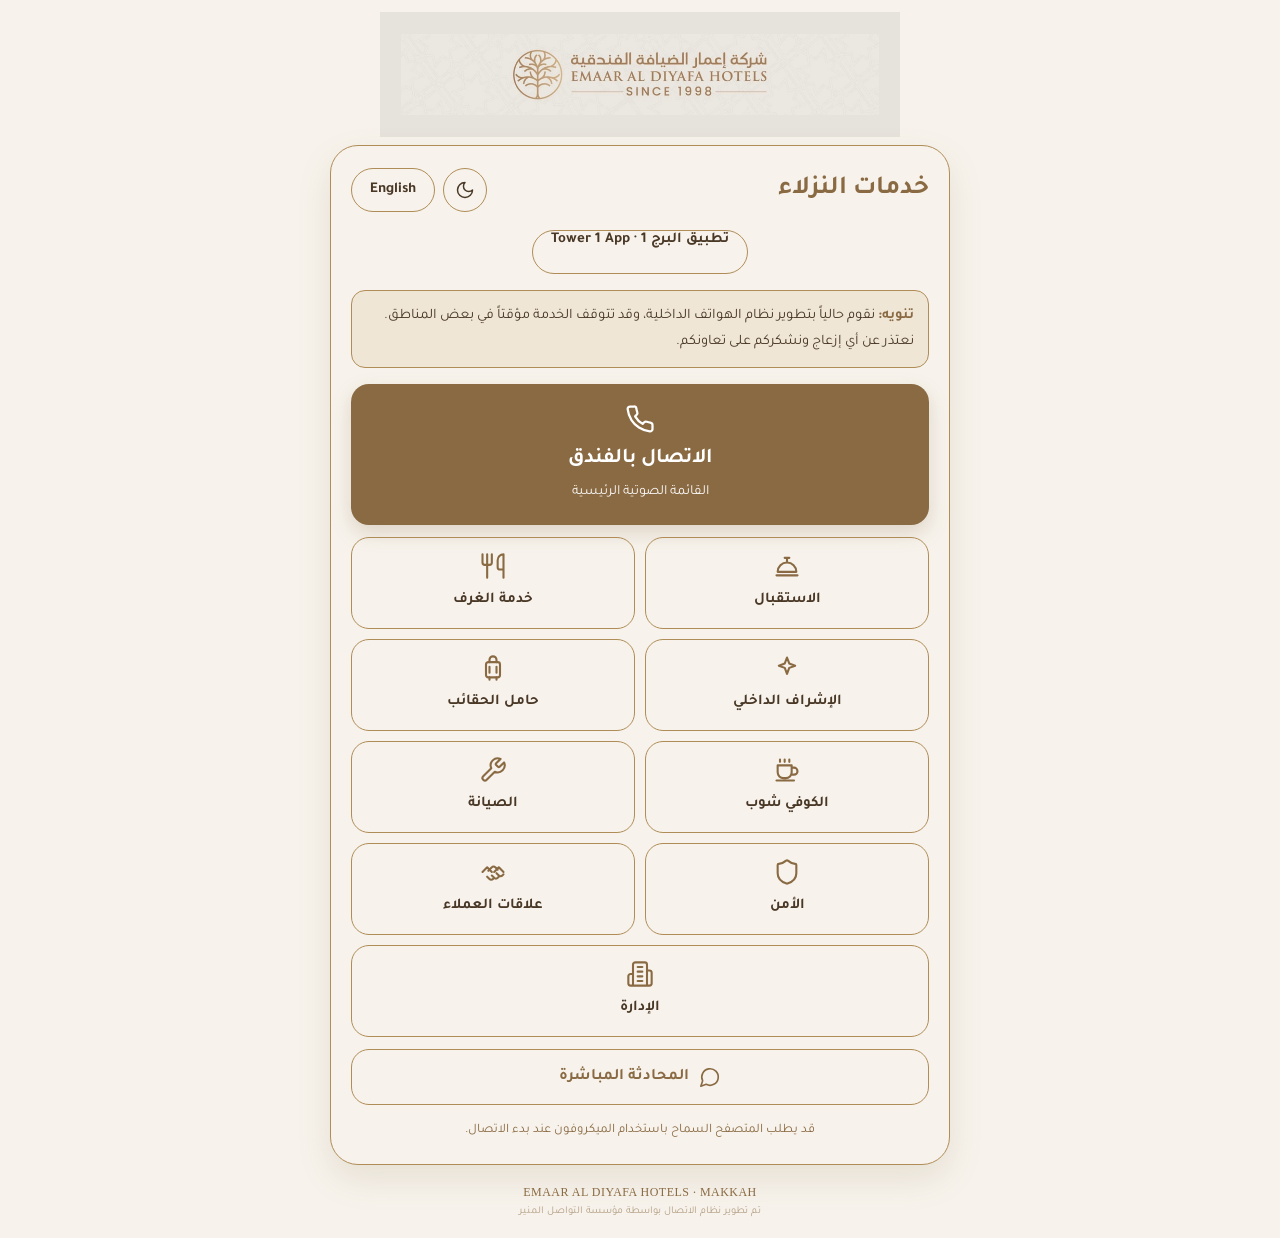
==== commit a713cc12: "Add separate installable guest calling apps for Tower 1 and Tower 2" ====
--- a/index.html
+++ b/index.html
@@ -1,2 +1,2 @@
 <!doctype html>
-<html lang="ar" dir="rtl"><head><meta charset="utf-8"><meta name="viewport" content="width=device-width,initial-scale=1,viewport-fit=cover"><meta name="theme-color" content="#F7F3EC"><title>EMAAR AL DIYAFA HOTELS | Guest Services</title><script>(function(){var t;try{t=localStorage.getItem('theme')}catch(e){}if(!t)t=matchMedia('(prefers-color-scheme:dark)').matches?'dark':'light';document.documentElement.dataset.theme=t})()</script><link rel="preconnect" href="https://fonts.googleapis.com"><link rel="preconnect" href="https://fonts.gstatic.com" crossorigin><link href="https://fonts.googleapis.com/css2?family=Tajawal:wght@400;700&display=swap" rel="stylesheet"><style>:root{--cream:#F7F3EC;--gold:#B08D57;--brown:#8A6A43;--ink:#4A3826;--soft:#EFE6D6;--r:18px;--btn:#8A6A43;--btn-h:#7a5d3a;--plate:transparent}html[data-theme="dark"]{color-scheme:dark;--cream:#1B1611;--ink:#EDE3D3;--soft:#2B2219;--brown:#D2AE76;--gold:#9A7B4C;--btn:#8A6A43;--btn-h:#9C7A4D;--plate:#F7F3EC}*{box-sizing:border-box}html{-webkit-text-size-adjust:100%}body{margin:0;min-height:100vh;background:var(--cream);color:var(--ink);font-family:Tajawal,Tahoma,Arial,sans-serif;line-height:1.8;padding:env(safe-area-inset-top) 0 env(safe-area-inset-bottom)}.hero{text-align:center;padding:12px 12px 0}.logo{width:min(520px,86vw);height:auto;display:block;margin:0 auto;mix-blend-mode:multiply}html[data-theme="dark"] .logo{mix-blend-mode:normal;background:var(--plate);border-radius:18px;padding:8px}.card{max-width:620px;margin:8px auto 20px;padding:22px 20px;background:var(--cream);border:1px solid var(--gold);border-radius:28px;box-shadow:0 14px 34px rgba(138,106,67,.14)}html[data-theme="dark"] .card{box-shadow:0 14px 34px rgba(0,0,0,.45)}.top{display:flex;justify-content:space-between;align-items:center;gap:10px;margin-bottom:14px}h1{margin:0;font-size:26px;line-height:1.3;color:var(--brown)}.bar{display:flex;gap:8px}.theme{width:44px;min-height:44px;display:grid;place-items:center;padding:0;border:1px solid var(--gold);border-radius:50%;background:transparent;color:var(--ink);cursor:pointer}.theme svg{width:20px;height:20px}.theme .sun{display:none}html[data-theme="dark"] .theme .sun{display:block}html[data-theme="dark"] .theme .moon{display:none}.lang{min-height:44px;padding:0 18px;border:1px solid var(--gold);border-radius:22px;background:transparent;color:var(--ink);font:700 15px Tajawal,Arial,sans-serif;cursor:pointer}.notice{margin:0 0 16px;padding:12px 14px;background:var(--soft);border:1px solid var(--gold);border-radius:14px;font-size:14.5px}.notice strong{color:var(--brown)}.notice[hidden]{display:none}.call{display:flex;flex-direction:column;align-items:center;gap:2px;padding:20px;margin-bottom:12px;background:var(--btn);color:#fff;border-radius:var(--r);text-decoration:none;box-shadow:0 8px 20px rgba(138,106,67,.22)}.call svg{width:30px;height:30px;margin-bottom:4px}.call b{font-size:21px}.call small{font-size:14px;opacity:.95}.grid{display:grid;grid-template-columns:1fr 1fr;gap:10px}.svc{display:flex;flex-direction:column;align-items:center;justify-content:center;gap:6px;min-height:92px;padding:14px 8px;border:1px solid var(--gold);border-radius:var(--r);color:var(--ink);text-decoration:none;text-align:center;font-weight:700;font-size:15px}.svc svg{width:28px;height:28px;color:var(--brown)}.svc:last-child{grid-column:1/-1}.chat{display:flex;align-items:center;justify-content:center;gap:10px;min-height:56px;margin-top:12px;border:1px solid var(--gold);border-radius:var(--r);color:var(--brown);text-decoration:none;font-weight:700;font-size:16px}.chat svg{width:22px;height:22px}svg{fill:none;stroke:currentColor;stroke-width:1.8;stroke-linecap:round;stroke-linejoin:round}.call,.svc,.chat,.lang{transition:transform .15s ease,background-color .15s ease}.svc:hover,.chat:hover,.lang:hover,.theme:hover{background:var(--soft)}.call:hover{background:var(--btn-h)}.call:active,.svc:active,.chat:active{transform:scale(.985)}a:focus-visible,button:focus-visible{outline:3px solid var(--ink);outline-offset:3px}.note{margin:14px 0 0;font-size:13px;text-align:center;color:var(--brown)}footer{text-align:center;color:var(--brown);font:12px Georgia,serif;letter-spacing:.04em;margin:0 0 20px}.credit{display:inline-block;margin-top:5px;font:10.5px Tajawal,Tahoma,Arial,sans-serif;letter-spacing:0;opacity:.62;color:inherit;text-decoration:none}.credit:hover{opacity:.9;text-decoration:underline}@media(max-width:600px){.card{margin:6px 12px 18px;padding:18px 16px;border-radius:24px}h1{font-size:23px}}@media(prefers-reduced-motion:reduce){*{transition:none!important}}</style></head><body><svg width="0" height="0" style="position:absolute" aria-hidden="true"><symbol id="i-phone" viewBox="0 0 24 24"><path d="M22 16.92v3a2 2 0 0 1-2.18 2 19.79 19.79 0 0 1-8.63-3.07 19.5 19.5 0 0 1-6-6 19.79 19.79 0 0 1-3.07-8.67A2 2 0 0 1 4.11 2h3a2 2 0 0 1 2 1.72c.13.96.36 1.9.7 2.81a2 2 0 0 1-.45 2.11L8.09 9.91a16 16 0 0 0 6 6l1.27-1.27a2 2 0 0 1 2.11-.45c.91.34 1.85.57 2.81.7A2 2 0 0 1 22 16.92z"/></symbol><symbol id="i-bell" viewBox="0 0 24 24"><path d="M3 20h18M4 17h16M20 17a8 8 0 1 0-16 0M12 5v3M10 5h4"/></symbol><symbol id="i-building" viewBox="0 0 24 24"><path d="M6 22V4a2 2 0 0 1 2-2h8a2 2 0 0 1 2 2v18zM6 12H4a2 2 0 0 0-2 2v6a2 2 0 0 0 2 2h2M18 9h2a2 2 0 0 1 2 2v9a2 2 0 0 1-2 2h-2M10 6h4M10 10h4M10 14h4M10 18h4"/></symbol><symbol id="i-users" viewBox="0 0 24 24"><path d="M16 21v-2a4 4 0 0 0-4-4H6a4 4 0 0 0-4 4v2M22 21v-2a4 4 0 0 0-3-3.87M16 3.13a4 4 0 0 1 0 7.75"/><circle cx="9" cy="7" r="4"/></symbol><symbol id="i-utensils" viewBox="0 0 24 24"><path d="M3 2v7a2 2 0 0 0 2 2h4a2 2 0 0 0 2-2V2M7 2v20M21 15V2a5 5 0 0 0-5 5v6a2 2 0 0 0 2 2h3zm0 0v7"/></symbol><symbol id="i-shield" viewBox="0 0 24 24"><path d="M20 13c0 5-3.5 7.5-7.66 8.95a1 1 0 0 1-.67-.01C7.5 20.5 4 18 4 13V6a1 1 0 0 1 1-1c2 0 4.5-1.2 6.24-2.72a1.17 1.17 0 0 1 1.52 0C14.51 3.81 17 5 19 5a1 1 0 0 1 1 1z"/></symbol><symbol id="i-wrench" viewBox="0 0 24 24"><path d="M14.7 6.3a1 1 0 0 0 0 1.4l1.6 1.6a1 1 0 0 0 1.4 0l3.77-3.77a6 6 0 0 1-7.94 7.94l-6.91 6.91a2.12 2.12 0 0 1-3-3l6.91-6.91a6 6 0 0 1 7.94-7.94z"/></symbol><symbol id="i-sparkle" viewBox="0 0 24 24"><path d="M12 3l1.9 5.1L19 10l-5.1 1.9L12 17l-1.9-5.1L5 10l5.1-1.9z"/></symbol><symbol id="i-moon" viewBox="0 0 24 24"><path d="M12 3a6 6 0 0 0 9 9 9 9 0 1 1-9-9z"/></symbol><symbol id="i-sun" viewBox="0 0 24 24"><circle cx="12" cy="12" r="4"/><path d="M12 2v2M12 20v2M4.93 4.93l1.41 1.41M17.66 17.66l1.41 1.41M2 12h2M20 12h2M6.34 17.66l-1.41 1.41M19.07 4.93l-1.41 1.41"/></symbol><symbol id="i-luggage" viewBox="0 0 24 24"><rect x="6" y="7" width="12" height="13" rx="2"/><path d="M9 7V5a3 3 0 0 1 6 0v2M9 11v5M15 11v5M9 22v-2M15 22v-2"/></symbol><symbol id="i-coffee" viewBox="0 0 24 24"><path d="M4 8h12v6a5 5 0 0 1-5 5H9a5 5 0 0 1-5-5zM16 10h2a3 3 0 0 1 0 6h-2M6 3v2M10 3v2M14 3v2M3 21h15"/></symbol><symbol id="i-handshake" viewBox="0 0 24 24"><path d="M8 11l3-3a2 2 0 0 1 3 0l2 2M3 12l4-4 4 4M21 12l-4-4-4 4M7 16l2 2a2 2 0 0 0 3 0l1-1M11 15l2 2a2 2 0 0 0 3 0l1-1M15 13l2 2a2 2 0 0 0 3 0l1-1"/></symbol><symbol id="i-chat" viewBox="0 0 24 24"><path d="M7.9 20A9 9 0 1 0 4 16.1L2 22z"/></symbol></svg><header class="hero"><img class="logo" src="logo.png" alt="EMAAR AL DIYAFA HOTELS"></header><main class="card"><div class="top"><h1 data-i="title">خدمات النزلاء</h1><div class="bar"><button class="theme" id="theme" type="button" aria-label="Theme"><svg class="moon"><use href="#i-moon"/></svg><svg class="sun"><use href="#i-sun"/></svg></button><button class="lang" id="lang" type="button">English</button></div></div><p class="notice" id="notice"><strong data-i="nt">تنويه:</strong> <span data-i="nb">نقوم حالياً بتطوير نظام الهواتف الداخلية، وقد تتوقف الخدمة مؤقتاً في بعض المناطق. نعتذر عن أي إزعاج ونشكركم على تعاونكم.</span></p><a class="call" href="https://emaargrand.a.gdms.cloud/click2call?from_user=webrtc_trunk_1&to_user=service"><svg><use href="#i-phone"/></svg><b data-i="call">الاتصال بالفندق</b><small data-i="ivr">القائمة الصوتية الرئيسية</small></a><div class="grid"><a class="svc" href="https://emaargrand.a.gdms.cloud/click2call?from_user=webrtc_trunk_2&to_user=service"><svg><use href="#i-bell"/></svg><span data-i="s2">الاستقبال</span></a><a class="svc" href="https://emaargrand.a.gdms.cloud/click2call?from_user=webrtc_trunk_4&to_user=service"><svg><use href="#i-utensils"/></svg><span data-i="s4">خدمة الغرف</span></a><a class="svc" href="https://emaargrand.a.gdms.cloud/click2call?from_user=webrtc_trunk_7&to_user=service"><svg><use href="#i-sparkle"/></svg><span data-i="s7">الإشراف الداخلي</span></a><a class="svc" href="https://emaargrand.a.gdms.cloud/click2call?from_user=webrtc_trunk_11&to_user=service"><svg><use href="#i-luggage"/></svg><span data-i="s11">حامل الحقائب</span></a><a class="svc" href="https://emaargrand.a.gdms.cloud/click2call?from_user=webrtc_trunk_12&to_user=service"><svg><use href="#i-coffee"/></svg><span data-i="s12">الكوفي شوب</span></a><a class="svc" href="https://emaargrand.a.gdms.cloud/click2call?from_user=webrtc_trunk_6&to_user=service"><svg><use href="#i-wrench"/></svg><span data-i="s6">الصيانة</span></a><a class="svc" href="https://emaargrand.a.gdms.cloud/click2call?from_user=webrtc_trunk_5&to_user=service"><svg><use href="#i-shield"/></svg><span data-i="s5">الأمن</span></a><a class="svc" href="https://emaargrand.a.gdms.cloud/click2call?from_user=webrtc_trunk_13&to_user=service"><svg><use href="#i-handshake"/></svg><span data-i="s13">علاقات العملاء</span></a><a class="svc" href="https://emaargrand.a.gdms.cloud/click2call?from_user=webrtc_trunk_8&to_user=service"><svg><use href="#i-building"/></svg><span data-i="s8">الإدارة</span></a></div><a class="chat" href="https://emaargrand.a.gdms.cloud/liveChat/?liveChatAccess=MF80NDgxMDVlMzgzMjY0NTE5ODNhYTdjY2ExZDU4ZWFjNV9lYzc0ZDc4NTE0ZWUmODEwOTQxNTVhM2VlOGE4OTY0ZGE3YmVhYTk2ZjcyYjE="><svg><use href="#i-chat"/></svg><span data-i="chat">المحادثة المباشرة</span></a><p class="note" data-i="mic">قد يطلب المتصفح السماح باستخدام الميكروفون عند بدء الاتصال.</p></main><footer>EMAAR AL DIYAFA HOTELS · MAKKAH<br><a class="credit" data-i="credit" href="https://linktr.ee/ramiabdelrahim" target="_blank" rel="noopener noreferrer">تم تطوير نظام الاتصال بواسطة مؤسسة التواصل المنير</a></footer><script>const SHOW_NOTICE=true;const T={ar:{title:"خدمات النزلاء",nt:"تنويه:",nb:"نقوم حالياً بتطوير نظام الهواتف الداخلية، وقد تتوقف الخدمة مؤقتاً في بعض المناطق. نعتذر عن أي إزعاج ونشكركم على تعاونكم.",call:"الاتصال بالفندق",ivr:"القائمة الصوتية الرئيسية",s2:"الاستقبال",s8:"الإدارة",s4:"خدمة الغرف",s5:"الأمن",s6:"الصيانة",s7:"الإشراف الداخلي",s11:"حامل الحقائب",s12:"الكوفي شوب",s13:"علاقات العملاء",credit:"تم تطوير نظام الاتصال بواسطة مؤسسة التواصل المنير",chat:"المحادثة المباشرة",mic:"قد يطلب المتصفح السماح باستخدام الميكروفون عند بدء الاتصال.",btn:"English"},en:{title:"Guest Services",nt:"Notice:",nb:"We are upgrading the hotel's internal phone system. Phone service may be temporarily unavailable in some areas. We apologize for any inconvenience and thank you for your understanding.",call:"Call the Hotel",ivr:"Main IVR Menu",s2:"Reception",s8:"Management",s4:"Room Service",s5:"Security",s6:"Maintenance",s7:"Housekeeping",s11:"Bellman",s12:"Coffee Shop",s13:"Guest Relations",credit:"Communication system developed by Al-Tawasul Al-Muneer Est.",chat:"Live Chat",mic:"Your browser may ask for microphone permission when the call starts.",btn:"العربية"}};function setLang(l){const d=T[l],h=document.documentElement;h.lang=l;h.dir=l==='ar'?'rtl':'ltr';document.querySelectorAll('[data-i]').forEach(e=>e.textContent=d[e.dataset.i]);document.getElementById('lang').textContent=d.btn;try{localStorage.setItem('lang',l)}catch(e){}}const meta=document.querySelector('meta[name=theme-color]');function setTheme(t){document.documentElement.dataset.theme=t;meta.content=t==='dark'?'#1B1611':'#F7F3EC';try{localStorage.setItem('theme',t)}catch(e){}}meta.content=document.documentElement.dataset.theme==='dark'?'#1B1611':'#F7F3EC';document.getElementById('theme').onclick=()=>setTheme(document.documentElement.dataset.theme==='dark'?'light':'dark');document.getElementById('notice').hidden=!SHOW_NOTICE;document.getElementById('lang').onclick=()=>setLang(document.documentElement.lang==='ar'?'en':'ar');let saved='ar';try{saved=localStorage.getItem('lang')||'ar'}catch(e){}if(saved!=='ar')setLang(saved);</script></body></html>+<html lang="ar" dir="rtl"><head><meta charset="utf-8"><meta name="viewport" content="width=device-width,initial-scale=1,viewport-fit=cover"><meta name="theme-color" content="#F7F3EC"><title>EMAAR AL DIYAFA HOTELS | Guest Services</title><script>(function(){var t;try{t=localStorage.getItem('theme')}catch(e){}if(!t)t=matchMedia('(prefers-color-scheme:dark)').matches?'dark':'light';document.documentElement.dataset.theme=t})()</script><link rel="preconnect" href="https://fonts.googleapis.com"><link rel="preconnect" href="https://fonts.gstatic.com" crossorigin><link href="https://fonts.googleapis.com/css2?family=Tajawal:wght@400;700&display=swap" rel="stylesheet"><style>:root{--cream:#F7F3EC;--gold:#B08D57;--brown:#8A6A43;--ink:#4A3826;--soft:#EFE6D6;--r:18px;--btn:#8A6A43;--btn-h:#7a5d3a;--plate:transparent}html[data-theme="dark"]{color-scheme:dark;--cream:#1B1611;--ink:#EDE3D3;--soft:#2B2219;--brown:#D2AE76;--gold:#9A7B4C;--btn:#8A6A43;--btn-h:#9C7A4D;--plate:#F7F3EC}*{box-sizing:border-box}html{-webkit-text-size-adjust:100%}body{margin:0;min-height:100vh;background:var(--cream);color:var(--ink);font-family:Tajawal,Tahoma,Arial,sans-serif;line-height:1.8;padding:env(safe-area-inset-top) 0 env(safe-area-inset-bottom)}.hero{text-align:center;padding:12px 12px 0}.logo{width:min(520px,86vw);height:auto;display:block;margin:0 auto;mix-blend-mode:multiply}html[data-theme="dark"] .logo{mix-blend-mode:normal;background:var(--plate);border-radius:18px;padding:8px}.card{max-width:620px;margin:8px auto 20px;padding:22px 20px;background:var(--cream);border:1px solid var(--gold);border-radius:28px;box-shadow:0 14px 34px rgba(138,106,67,.14)}html[data-theme="dark"] .card{box-shadow:0 14px 34px rgba(0,0,0,.45)}.top{display:flex;justify-content:space-between;align-items:center;gap:10px;margin-bottom:14px}h1{margin:0;font-size:26px;line-height:1.3;color:var(--brown)}.bar{display:flex;gap:8px}.theme{width:44px;min-height:44px;display:grid;place-items:center;padding:0;border:1px solid var(--gold);border-radius:50%;background:transparent;color:var(--ink);cursor:pointer}.theme svg{width:20px;height:20px}.theme .sun{display:none}html[data-theme="dark"] .theme .sun{display:block}html[data-theme="dark"] .theme .moon{display:none}.lang{min-height:44px;padding:0 18px;border:1px solid var(--gold);border-radius:22px;background:transparent;color:var(--ink);font:700 15px Tajawal,Arial,sans-serif;cursor:pointer}.notice{margin:0 0 16px;padding:12px 14px;background:var(--soft);border:1px solid var(--gold);border-radius:14px;font-size:14.5px}.notice strong{color:var(--brown)}.notice[hidden]{display:none}.call{display:flex;flex-direction:column;align-items:center;gap:2px;padding:20px;margin-bottom:12px;background:var(--btn);color:#fff;border-radius:var(--r);text-decoration:none;box-shadow:0 8px 20px rgba(138,106,67,.22)}.call svg{width:30px;height:30px;margin-bottom:4px}.call b{font-size:21px}.call small{font-size:14px;opacity:.95}.grid{display:grid;grid-template-columns:1fr 1fr;gap:10px}.svc{display:flex;flex-direction:column;align-items:center;justify-content:center;gap:6px;min-height:92px;padding:14px 8px;border:1px solid var(--gold);border-radius:var(--r);color:var(--ink);text-decoration:none;text-align:center;font-weight:700;font-size:15px}.svc svg{width:28px;height:28px;color:var(--brown)}.svc:last-child{grid-column:1/-1}.chat{display:flex;align-items:center;justify-content:center;gap:10px;min-height:56px;margin-top:12px;border:1px solid var(--gold);border-radius:var(--r);color:var(--brown);text-decoration:none;font-weight:700;font-size:16px}.chat svg{width:22px;height:22px}svg{fill:none;stroke:currentColor;stroke-width:1.8;stroke-linecap:round;stroke-linejoin:round}.call,.svc,.chat,.lang{transition:transform .15s ease,background-color .15s ease}.svc:hover,.chat:hover,.lang:hover,.theme:hover{background:var(--soft)}.call:hover{background:var(--btn-h)}.call:active,.svc:active,.chat:active{transform:scale(.985)}a:focus-visible,button:focus-visible{outline:3px solid var(--ink);outline-offset:3px}.note{margin:14px 0 0;font-size:13px;text-align:center;color:var(--brown)}footer{text-align:center;color:var(--brown);font:12px Georgia,serif;letter-spacing:.04em;margin:0 0 20px}.credit{display:inline-block;margin-top:5px;font:10.5px Tajawal,Tahoma,Arial,sans-serif;letter-spacing:0;opacity:.62;color:inherit;text-decoration:none}.credit:hover{opacity:.9;text-decoration:underline}@media(max-width:600px){.card{margin:6px 12px 18px;padding:18px 16px;border-radius:24px}h1{font-size:23px}}@media(prefers-reduced-motion:reduce){*{transition:none!important}}</style><link rel="stylesheet" href="/pwa/install.css"></head><body><svg width="0" height="0" style="position:absolute" aria-hidden="true"><symbol id="i-phone" viewBox="0 0 24 24"><path d="M22 16.92v3a2 2 0 0 1-2.18 2 19.79 19.79 0 0 1-8.63-3.07 19.5 19.5 0 0 1-6-6 19.79 19.79 0 0 1-3.07-8.67A2 2 0 0 1 4.11 2h3a2 2 0 0 1 2 1.72c.13.96.36 1.9.7 2.81a2 2 0 0 1-.45 2.11L8.09 9.91a16 16 0 0 0 6 6l1.27-1.27a2 2 0 0 1 2.11-.45c.91.34 1.85.57 2.81.7A2 2 0 0 1 22 16.92z"/></symbol><symbol id="i-bell" viewBox="0 0 24 24"><path d="M3 20h18M4 17h16M20 17a8 8 0 1 0-16 0M12 5v3M10 5h4"/></symbol><symbol id="i-building" viewBox="0 0 24 24"><path d="M6 22V4a2 2 0 0 1 2-2h8a2 2 0 0 1 2 2v18zM6 12H4a2 2 0 0 0-2 2v6a2 2 0 0 0 2 2h2M18 9h2a2 2 0 0 1 2 2v9a2 2 0 0 1-2 2h-2M10 6h4M10 10h4M10 14h4M10 18h4"/></symbol><symbol id="i-users" viewBox="0 0 24 24"><path d="M16 21v-2a4 4 0 0 0-4-4H6a4 4 0 0 0-4 4v2M22 21v-2a4 4 0 0 0-3-3.87M16 3.13a4 4 0 0 1 0 7.75"/><circle cx="9" cy="7" r="4"/></symbol><symbol id="i-utensils" viewBox="0 0 24 24"><path d="M3 2v7a2 2 0 0 0 2 2h4a2 2 0 0 0 2-2V2M7 2v20M21 15V2a5 5 0 0 0-5 5v6a2 2 0 0 0 2 2h3zm0 0v7"/></symbol><symbol id="i-shield" viewBox="0 0 24 24"><path d="M20 13c0 5-3.5 7.5-7.66 8.95a1 1 0 0 1-.67-.01C7.5 20.5 4 18 4 13V6a1 1 0 0 1 1-1c2 0 4.5-1.2 6.24-2.72a1.17 1.17 0 0 1 1.52 0C14.51 3.81 17 5 19 5a1 1 0 0 1 1 1z"/></symbol><symbol id="i-wrench" viewBox="0 0 24 24"><path d="M14.7 6.3a1 1 0 0 0 0 1.4l1.6 1.6a1 1 0 0 0 1.4 0l3.77-3.77a6 6 0 0 1-7.94 7.94l-6.91 6.91a2.12 2.12 0 0 1-3-3l6.91-6.91a6 6 0 0 1 7.94-7.94z"/></symbol><symbol id="i-sparkle" viewBox="0 0 24 24"><path d="M12 3l1.9 5.1L19 10l-5.1 1.9L12 17l-1.9-5.1L5 10l5.1-1.9z"/></symbol><symbol id="i-moon" viewBox="0 0 24 24"><path d="M12 3a6 6 0 0 0 9 9 9 9 0 1 1-9-9z"/></symbol><symbol id="i-sun" viewBox="0 0 24 24"><circle cx="12" cy="12" r="4"/><path d="M12 2v2M12 20v2M4.93 4.93l1.41 1.41M17.66 17.66l1.41 1.41M2 12h2M20 12h2M6.34 17.66l-1.41 1.41M19.07 4.93l-1.41 1.41"/></symbol><symbol id="i-luggage" viewBox="0 0 24 24"><rect x="6" y="7" width="12" height="13" rx="2"/><path d="M9 7V5a3 3 0 0 1 6 0v2M9 11v5M15 11v5M9 22v-2M15 22v-2"/></symbol><symbol id="i-coffee" viewBox="0 0 24 24"><path d="M4 8h12v6a5 5 0 0 1-5 5H9a5 5 0 0 1-5-5zM16 10h2a3 3 0 0 1 0 6h-2M6 3v2M10 3v2M14 3v2M3 21h15"/></symbol><symbol id="i-handshake" viewBox="0 0 24 24"><path d="M8 11l3-3a2 2 0 0 1 3 0l2 2M3 12l4-4 4 4M21 12l-4-4-4 4M7 16l2 2a2 2 0 0 0 3 0l1-1M11 15l2 2a2 2 0 0 0 3 0l1-1M15 13l2 2a2 2 0 0 0 3 0l1-1"/></symbol><symbol id="i-chat" viewBox="0 0 24 24"><path d="M7.9 20A9 9 0 1 0 4 16.1L2 22z"/></symbol></svg><header class="hero"><img class="logo" src="logo.png" alt="EMAAR AL DIYAFA HOTELS"></header><main class="card"><div class="top"><h1 data-i="title">خدمات النزلاء</h1><div class="bar"><button class="theme" id="theme" type="button" aria-label="Theme"><svg class="moon"><use href="#i-moon"/></svg><svg class="sun"><use href="#i-sun"/></svg></button><button class="lang" id="lang" type="button">English</button></div></div><section class="install-panel"><a class="lang" style="display:inline-block;text-decoration:none" href="/tower1/">تطبيق البرج 1 · Tower 1 App</a></section><p class="notice" id="notice"><strong data-i="nt">تنويه:</strong> <span data-i="nb">نقوم حالياً بتطوير نظام الهواتف الداخلية، وقد تتوقف الخدمة مؤقتاً في بعض المناطق. نعتذر عن أي إزعاج ونشكركم على تعاونكم.</span></p><a class="call" href="https://emaargrand.a.gdms.cloud/click2call?from_user=webrtc_trunk_1&to_user=service"><svg><use href="#i-phone"/></svg><b data-i="call">الاتصال بالفندق</b><small data-i="ivr">القائمة الصوتية الرئيسية</small></a><div class="grid"><a class="svc" href="https://emaargrand.a.gdms.cloud/click2call?from_user=webrtc_trunk_2&to_user=service"><svg><use href="#i-bell"/></svg><span data-i="s2">الاستقبال</span></a><a class="svc" href="https://emaargrand.a.gdms.cloud/click2call?from_user=webrtc_trunk_4&to_user=service"><svg><use href="#i-utensils"/></svg><span data-i="s4">خدمة الغرف</span></a><a class="svc" href="https://emaargrand.a.gdms.cloud/click2call?from_user=webrtc_trunk_7&to_user=service"><svg><use href="#i-sparkle"/></svg><span data-i="s7">الإشراف الداخلي</span></a><a class="svc" href="https://emaargrand.a.gdms.cloud/click2call?from_user=webrtc_trunk_11&to_user=service"><svg><use href="#i-luggage"/></svg><span data-i="s11">حامل الحقائب</span></a><a class="svc" href="https://emaargrand.a.gdms.cloud/click2call?from_user=webrtc_trunk_12&to_user=service"><svg><use href="#i-coffee"/></svg><span data-i="s12">الكوفي شوب</span></a><a class="svc" href="https://emaargrand.a.gdms.cloud/click2call?from_user=webrtc_trunk_6&to_user=service"><svg><use href="#i-wrench"/></svg><span data-i="s6">الصيانة</span></a><a class="svc" href="https://emaargrand.a.gdms.cloud/click2call?from_user=webrtc_trunk_5&to_user=service"><svg><use href="#i-shield"/></svg><span data-i="s5">الأمن</span></a><a class="svc" href="https://emaargrand.a.gdms.cloud/click2call?from_user=webrtc_trunk_13&to_user=service"><svg><use href="#i-handshake"/></svg><span data-i="s13">علاقات العملاء</span></a><a class="svc" href="https://emaargrand.a.gdms.cloud/click2call?from_user=webrtc_trunk_8&to_user=service"><svg><use href="#i-building"/></svg><span data-i="s8">الإدارة</span></a></div><a class="chat" href="https://emaargrand.a.gdms.cloud/liveChat/?liveChatAccess=MF80NDgxMDVlMzgzMjY0NTE5ODNhYTdjY2ExZDU4ZWFjNV9lYzc0ZDc4NTE0ZWUmODEwOTQxNTVhM2VlOGE4OTY0ZGE3YmVhYTk2ZjcyYjE="><svg><use href="#i-chat"/></svg><span data-i="chat">المحادثة المباشرة</span></a><p class="note" data-i="mic">قد يطلب المتصفح السماح باستخدام الميكروفون عند بدء الاتصال.</p></main><footer>EMAAR AL DIYAFA HOTELS · MAKKAH<br><a class="credit" data-i="credit" href="https://linktr.ee/ramiabdelrahim" target="_blank" rel="noopener noreferrer">تم تطوير نظام الاتصال بواسطة مؤسسة التواصل المنير</a></footer><script>const SHOW_NOTICE=true;const T={ar:{title:"خدمات النزلاء",nt:"تنويه:",nb:"نقوم حالياً بتطوير نظام الهواتف الداخلية، وقد تتوقف الخدمة مؤقتاً في بعض المناطق. نعتذر عن أي إزعاج ونشكركم على تعاونكم.",call:"الاتصال بالفندق",ivr:"القائمة الصوتية الرئيسية",s2:"الاستقبال",s8:"الإدارة",s4:"خدمة الغرف",s5:"الأمن",s6:"الصيانة",s7:"الإشراف الداخلي",s11:"حامل الحقائب",s12:"الكوفي شوب",s13:"علاقات العملاء",credit:"تم تطوير نظام الاتصال بواسطة مؤسسة التواصل المنير",chat:"المحادثة المباشرة",mic:"قد يطلب المتصفح السماح باستخدام الميكروفون عند بدء الاتصال.",btn:"English"},en:{title:"Guest Services",nt:"Notice:",nb:"We are upgrading the hotel's internal phone system. Phone service may be temporarily unavailable in some areas. We apologize for any inconvenience and thank you for your understanding.",call:"Call the Hotel",ivr:"Main IVR Menu",s2:"Reception",s8:"Management",s4:"Room Service",s5:"Security",s6:"Maintenance",s7:"Housekeeping",s11:"Bellman",s12:"Coffee Shop",s13:"Guest Relations",credit:"Communication system developed by Al-Tawasul Al-Muneer Est.",chat:"Live Chat",mic:"Your browser may ask for microphone permission when the call starts.",btn:"العربية"}};function setLang(l){const d=T[l],h=document.documentElement;h.lang=l;h.dir=l==='ar'?'rtl':'ltr';document.querySelectorAll('[data-i]').forEach(e=>e.textContent=d[e.dataset.i]);document.getElementById('lang').textContent=d.btn;try{localStorage.setItem('lang',l)}catch(e){}}const meta=document.querySelector('meta[name=theme-color]');function setTheme(t){document.documentElement.dataset.theme=t;meta.content=t==='dark'?'#1B1611':'#F7F3EC';try{localStorage.setItem('theme',t)}catch(e){}}meta.content=document.documentElement.dataset.theme==='dark'?'#1B1611':'#F7F3EC';document.getElementById('theme').onclick=()=>setTheme(document.documentElement.dataset.theme==='dark'?'light':'dark');document.getElementById('notice').hidden=!SHOW_NOTICE;document.getElementById('lang').onclick=()=>setLang(document.documentElement.lang==='ar'?'en':'ar');let saved='ar';try{saved=localStorage.getItem('lang')||'ar'}catch(e){}if(saved!=='ar')setLang(saved);</script></body></html>
--- a/pwa/install.css
+++ b/pwa/install.css
@@ -0,0 +1 @@
+.tower-label{margin:0 0 12px;color:var(--brown);font-weight:700;text-align:center}.install-panel{text-align:center;margin:0 0 16px}.install-panel p{font-size:14px;margin:8px 0 0}.install-panel[hidden],[hidden]{display:none!important}@media(display-mode:standalone){.install-panel{display:none}}
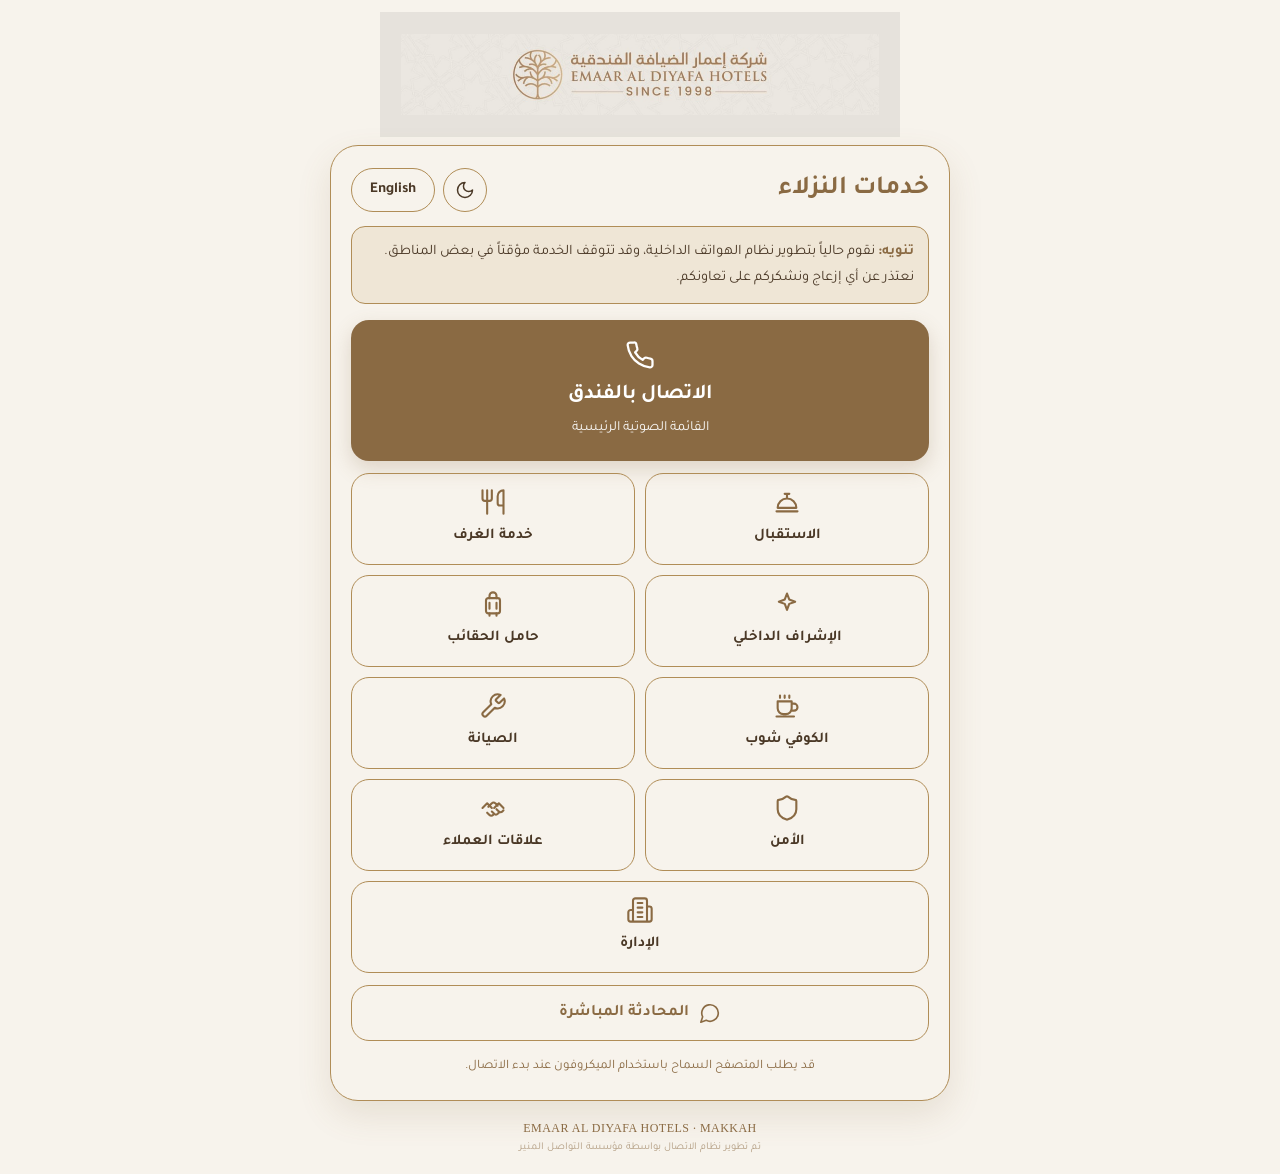
==== commit e2439f31: "Revert guest app changes and restore original tower pages" ====
--- a/index.html
+++ b/index.html
@@ -1,2 +1,2 @@
 <!doctype html>
-<html lang="ar" dir="rtl"><head><meta charset="utf-8"><meta name="viewport" content="width=device-width,initial-scale=1,viewport-fit=cover"><meta name="theme-color" content="#F7F3EC"><title>EMAAR AL DIYAFA HOTELS | Guest Services</title><script>(function(){var t;try{t=localStorage.getItem('theme')}catch(e){}if(!t)t=matchMedia('(prefers-color-scheme:dark)').matches?'dark':'light';document.documentElement.dataset.theme=t})()</script><link rel="preconnect" href="https://fonts.googleapis.com"><link rel="preconnect" href="https://fonts.gstatic.com" crossorigin><link href="https://fonts.googleapis.com/css2?family=Tajawal:wght@400;700&display=swap" rel="stylesheet"><style>:root{--cream:#F7F3EC;--gold:#B08D57;--brown:#8A6A43;--ink:#4A3826;--soft:#EFE6D6;--r:18px;--btn:#8A6A43;--btn-h:#7a5d3a;--plate:transparent}html[data-theme="dark"]{color-scheme:dark;--cream:#1B1611;--ink:#EDE3D3;--soft:#2B2219;--brown:#D2AE76;--gold:#9A7B4C;--btn:#8A6A43;--btn-h:#9C7A4D;--plate:#F7F3EC}*{box-sizing:border-box}html{-webkit-text-size-adjust:100%}body{margin:0;min-height:100vh;background:var(--cream);color:var(--ink);font-family:Tajawal,Tahoma,Arial,sans-serif;line-height:1.8;padding:env(safe-area-inset-top) 0 env(safe-area-inset-bottom)}.hero{text-align:center;padding:12px 12px 0}.logo{width:min(520px,86vw);height:auto;display:block;margin:0 auto;mix-blend-mode:multiply}html[data-theme="dark"] .logo{mix-blend-mode:normal;background:var(--plate);border-radius:18px;padding:8px}.card{max-width:620px;margin:8px auto 20px;padding:22px 20px;background:var(--cream);border:1px solid var(--gold);border-radius:28px;box-shadow:0 14px 34px rgba(138,106,67,.14)}html[data-theme="dark"] .card{box-shadow:0 14px 34px rgba(0,0,0,.45)}.top{display:flex;justify-content:space-between;align-items:center;gap:10px;margin-bottom:14px}h1{margin:0;font-size:26px;line-height:1.3;color:var(--brown)}.bar{display:flex;gap:8px}.theme{width:44px;min-height:44px;display:grid;place-items:center;padding:0;border:1px solid var(--gold);border-radius:50%;background:transparent;color:var(--ink);cursor:pointer}.theme svg{width:20px;height:20px}.theme .sun{display:none}html[data-theme="dark"] .theme .sun{display:block}html[data-theme="dark"] .theme .moon{display:none}.lang{min-height:44px;padding:0 18px;border:1px solid var(--gold);border-radius:22px;background:transparent;color:var(--ink);font:700 15px Tajawal,Arial,sans-serif;cursor:pointer}.notice{margin:0 0 16px;padding:12px 14px;background:var(--soft);border:1px solid var(--gold);border-radius:14px;font-size:14.5px}.notice strong{color:var(--brown)}.notice[hidden]{display:none}.call{display:flex;flex-direction:column;align-items:center;gap:2px;padding:20px;margin-bottom:12px;background:var(--btn);color:#fff;border-radius:var(--r);text-decoration:none;box-shadow:0 8px 20px rgba(138,106,67,.22)}.call svg{width:30px;height:30px;margin-bottom:4px}.call b{font-size:21px}.call small{font-size:14px;opacity:.95}.grid{display:grid;grid-template-columns:1fr 1fr;gap:10px}.svc{display:flex;flex-direction:column;align-items:center;justify-content:center;gap:6px;min-height:92px;padding:14px 8px;border:1px solid var(--gold);border-radius:var(--r);color:var(--ink);text-decoration:none;text-align:center;font-weight:700;font-size:15px}.svc svg{width:28px;height:28px;color:var(--brown)}.svc:last-child{grid-column:1/-1}.chat{display:flex;align-items:center;justify-content:center;gap:10px;min-height:56px;margin-top:12px;border:1px solid var(--gold);border-radius:var(--r);color:var(--brown);text-decoration:none;font-weight:700;font-size:16px}.chat svg{width:22px;height:22px}svg{fill:none;stroke:currentColor;stroke-width:1.8;stroke-linecap:round;stroke-linejoin:round}.call,.svc,.chat,.lang{transition:transform .15s ease,background-color .15s ease}.svc:hover,.chat:hover,.lang:hover,.theme:hover{background:var(--soft)}.call:hover{background:var(--btn-h)}.call:active,.svc:active,.chat:active{transform:scale(.985)}a:focus-visible,button:focus-visible{outline:3px solid var(--ink);outline-offset:3px}.note{margin:14px 0 0;font-size:13px;text-align:center;color:var(--brown)}footer{text-align:center;color:var(--brown);font:12px Georgia,serif;letter-spacing:.04em;margin:0 0 20px}.credit{display:inline-block;margin-top:5px;font:10.5px Tajawal,Tahoma,Arial,sans-serif;letter-spacing:0;opacity:.62;color:inherit;text-decoration:none}.credit:hover{opacity:.9;text-decoration:underline}@media(max-width:600px){.card{margin:6px 12px 18px;padding:18px 16px;border-radius:24px}h1{font-size:23px}}@media(prefers-reduced-motion:reduce){*{transition:none!important}}</style><link rel="stylesheet" href="/pwa/install.css"></head><body><svg width="0" height="0" style="position:absolute" aria-hidden="true"><symbol id="i-phone" viewBox="0 0 24 24"><path d="M22 16.92v3a2 2 0 0 1-2.18 2 19.79 19.79 0 0 1-8.63-3.07 19.5 19.5 0 0 1-6-6 19.79 19.79 0 0 1-3.07-8.67A2 2 0 0 1 4.11 2h3a2 2 0 0 1 2 1.72c.13.96.36 1.9.7 2.81a2 2 0 0 1-.45 2.11L8.09 9.91a16 16 0 0 0 6 6l1.27-1.27a2 2 0 0 1 2.11-.45c.91.34 1.85.57 2.81.7A2 2 0 0 1 22 16.92z"/></symbol><symbol id="i-bell" viewBox="0 0 24 24"><path d="M3 20h18M4 17h16M20 17a8 8 0 1 0-16 0M12 5v3M10 5h4"/></symbol><symbol id="i-building" viewBox="0 0 24 24"><path d="M6 22V4a2 2 0 0 1 2-2h8a2 2 0 0 1 2 2v18zM6 12H4a2 2 0 0 0-2 2v6a2 2 0 0 0 2 2h2M18 9h2a2 2 0 0 1 2 2v9a2 2 0 0 1-2 2h-2M10 6h4M10 10h4M10 14h4M10 18h4"/></symbol><symbol id="i-users" viewBox="0 0 24 24"><path d="M16 21v-2a4 4 0 0 0-4-4H6a4 4 0 0 0-4 4v2M22 21v-2a4 4 0 0 0-3-3.87M16 3.13a4 4 0 0 1 0 7.75"/><circle cx="9" cy="7" r="4"/></symbol><symbol id="i-utensils" viewBox="0 0 24 24"><path d="M3 2v7a2 2 0 0 0 2 2h4a2 2 0 0 0 2-2V2M7 2v20M21 15V2a5 5 0 0 0-5 5v6a2 2 0 0 0 2 2h3zm0 0v7"/></symbol><symbol id="i-shield" viewBox="0 0 24 24"><path d="M20 13c0 5-3.5 7.5-7.66 8.95a1 1 0 0 1-.67-.01C7.5 20.5 4 18 4 13V6a1 1 0 0 1 1-1c2 0 4.5-1.2 6.24-2.72a1.17 1.17 0 0 1 1.52 0C14.51 3.81 17 5 19 5a1 1 0 0 1 1 1z"/></symbol><symbol id="i-wrench" viewBox="0 0 24 24"><path d="M14.7 6.3a1 1 0 0 0 0 1.4l1.6 1.6a1 1 0 0 0 1.4 0l3.77-3.77a6 6 0 0 1-7.94 7.94l-6.91 6.91a2.12 2.12 0 0 1-3-3l6.91-6.91a6 6 0 0 1 7.94-7.94z"/></symbol><symbol id="i-sparkle" viewBox="0 0 24 24"><path d="M12 3l1.9 5.1L19 10l-5.1 1.9L12 17l-1.9-5.1L5 10l5.1-1.9z"/></symbol><symbol id="i-moon" viewBox="0 0 24 24"><path d="M12 3a6 6 0 0 0 9 9 9 9 0 1 1-9-9z"/></symbol><symbol id="i-sun" viewBox="0 0 24 24"><circle cx="12" cy="12" r="4"/><path d="M12 2v2M12 20v2M4.93 4.93l1.41 1.41M17.66 17.66l1.41 1.41M2 12h2M20 12h2M6.34 17.66l-1.41 1.41M19.07 4.93l-1.41 1.41"/></symbol><symbol id="i-luggage" viewBox="0 0 24 24"><rect x="6" y="7" width="12" height="13" rx="2"/><path d="M9 7V5a3 3 0 0 1 6 0v2M9 11v5M15 11v5M9 22v-2M15 22v-2"/></symbol><symbol id="i-coffee" viewBox="0 0 24 24"><path d="M4 8h12v6a5 5 0 0 1-5 5H9a5 5 0 0 1-5-5zM16 10h2a3 3 0 0 1 0 6h-2M6 3v2M10 3v2M14 3v2M3 21h15"/></symbol><symbol id="i-handshake" viewBox="0 0 24 24"><path d="M8 11l3-3a2 2 0 0 1 3 0l2 2M3 12l4-4 4 4M21 12l-4-4-4 4M7 16l2 2a2 2 0 0 0 3 0l1-1M11 15l2 2a2 2 0 0 0 3 0l1-1M15 13l2 2a2 2 0 0 0 3 0l1-1"/></symbol><symbol id="i-chat" viewBox="0 0 24 24"><path d="M7.9 20A9 9 0 1 0 4 16.1L2 22z"/></symbol></svg><header class="hero"><img class="logo" src="logo.png" alt="EMAAR AL DIYAFA HOTELS"></header><main class="card"><div class="top"><h1 data-i="title">خدمات النزلاء</h1><div class="bar"><button class="theme" id="theme" type="button" aria-label="Theme"><svg class="moon"><use href="#i-moon"/></svg><svg class="sun"><use href="#i-sun"/></svg></button><button class="lang" id="lang" type="button">English</button></div></div><section class="install-panel"><a class="lang" style="display:inline-block;text-decoration:none" href="/tower1/">تطبيق البرج 1 · Tower 1 App</a></section><p class="notice" id="notice"><strong data-i="nt">تنويه:</strong> <span data-i="nb">نقوم حالياً بتطوير نظام الهواتف الداخلية، وقد تتوقف الخدمة مؤقتاً في بعض المناطق. نعتذر عن أي إزعاج ونشكركم على تعاونكم.</span></p><a class="call" href="https://emaargrand.a.gdms.cloud/click2call?from_user=webrtc_trunk_1&to_user=service"><svg><use href="#i-phone"/></svg><b data-i="call">الاتصال بالفندق</b><small data-i="ivr">القائمة الصوتية الرئيسية</small></a><div class="grid"><a class="svc" href="https://emaargrand.a.gdms.cloud/click2call?from_user=webrtc_trunk_2&to_user=service"><svg><use href="#i-bell"/></svg><span data-i="s2">الاستقبال</span></a><a class="svc" href="https://emaargrand.a.gdms.cloud/click2call?from_user=webrtc_trunk_4&to_user=service"><svg><use href="#i-utensils"/></svg><span data-i="s4">خدمة الغرف</span></a><a class="svc" href="https://emaargrand.a.gdms.cloud/click2call?from_user=webrtc_trunk_7&to_user=service"><svg><use href="#i-sparkle"/></svg><span data-i="s7">الإشراف الداخلي</span></a><a class="svc" href="https://emaargrand.a.gdms.cloud/click2call?from_user=webrtc_trunk_11&to_user=service"><svg><use href="#i-luggage"/></svg><span data-i="s11">حامل الحقائب</span></a><a class="svc" href="https://emaargrand.a.gdms.cloud/click2call?from_user=webrtc_trunk_12&to_user=service"><svg><use href="#i-coffee"/></svg><span data-i="s12">الكوفي شوب</span></a><a class="svc" href="https://emaargrand.a.gdms.cloud/click2call?from_user=webrtc_trunk_6&to_user=service"><svg><use href="#i-wrench"/></svg><span data-i="s6">الصيانة</span></a><a class="svc" href="https://emaargrand.a.gdms.cloud/click2call?from_user=webrtc_trunk_5&to_user=service"><svg><use href="#i-shield"/></svg><span data-i="s5">الأمن</span></a><a class="svc" href="https://emaargrand.a.gdms.cloud/click2call?from_user=webrtc_trunk_13&to_user=service"><svg><use href="#i-handshake"/></svg><span data-i="s13">علاقات العملاء</span></a><a class="svc" href="https://emaargrand.a.gdms.cloud/click2call?from_user=webrtc_trunk_8&to_user=service"><svg><use href="#i-building"/></svg><span data-i="s8">الإدارة</span></a></div><a class="chat" href="https://emaargrand.a.gdms.cloud/liveChat/?liveChatAccess=MF80NDgxMDVlMzgzMjY0NTE5ODNhYTdjY2ExZDU4ZWFjNV9lYzc0ZDc4NTE0ZWUmODEwOTQxNTVhM2VlOGE4OTY0ZGE3YmVhYTk2ZjcyYjE="><svg><use href="#i-chat"/></svg><span data-i="chat">المحادثة المباشرة</span></a><p class="note" data-i="mic">قد يطلب المتصفح السماح باستخدام الميكروفون عند بدء الاتصال.</p></main><footer>EMAAR AL DIYAFA HOTELS · MAKKAH<br><a class="credit" data-i="credit" href="https://linktr.ee/ramiabdelrahim" target="_blank" rel="noopener noreferrer">تم تطوير نظام الاتصال بواسطة مؤسسة التواصل المنير</a></footer><script>const SHOW_NOTICE=true;const T={ar:{title:"خدمات النزلاء",nt:"تنويه:",nb:"نقوم حالياً بتطوير نظام الهواتف الداخلية، وقد تتوقف الخدمة مؤقتاً في بعض المناطق. نعتذر عن أي إزعاج ونشكركم على تعاونكم.",call:"الاتصال بالفندق",ivr:"القائمة الصوتية الرئيسية",s2:"الاستقبال",s8:"الإدارة",s4:"خدمة الغرف",s5:"الأمن",s6:"الصيانة",s7:"الإشراف الداخلي",s11:"حامل الحقائب",s12:"الكوفي شوب",s13:"علاقات العملاء",credit:"تم تطوير نظام الاتصال بواسطة مؤسسة التواصل المنير",chat:"المحادثة المباشرة",mic:"قد يطلب المتصفح السماح باستخدام الميكروفون عند بدء الاتصال.",btn:"English"},en:{title:"Guest Services",nt:"Notice:",nb:"We are upgrading the hotel's internal phone system. Phone service may be temporarily unavailable in some areas. We apologize for any inconvenience and thank you for your understanding.",call:"Call the Hotel",ivr:"Main IVR Menu",s2:"Reception",s8:"Management",s4:"Room Service",s5:"Security",s6:"Maintenance",s7:"Housekeeping",s11:"Bellman",s12:"Coffee Shop",s13:"Guest Relations",credit:"Communication system developed by Al-Tawasul Al-Muneer Est.",chat:"Live Chat",mic:"Your browser may ask for microphone permission when the call starts.",btn:"العربية"}};function setLang(l){const d=T[l],h=document.documentElement;h.lang=l;h.dir=l==='ar'?'rtl':'ltr';document.querySelectorAll('[data-i]').forEach(e=>e.textContent=d[e.dataset.i]);document.getElementById('lang').textContent=d.btn;try{localStorage.setItem('lang',l)}catch(e){}}const meta=document.querySelector('meta[name=theme-color]');function setTheme(t){document.documentElement.dataset.theme=t;meta.content=t==='dark'?'#1B1611':'#F7F3EC';try{localStorage.setItem('theme',t)}catch(e){}}meta.content=document.documentElement.dataset.theme==='dark'?'#1B1611':'#F7F3EC';document.getElementById('theme').onclick=()=>setTheme(document.documentElement.dataset.theme==='dark'?'light':'dark');document.getElementById('notice').hidden=!SHOW_NOTICE;document.getElementById('lang').onclick=()=>setLang(document.documentElement.lang==='ar'?'en':'ar');let saved='ar';try{saved=localStorage.getItem('lang')||'ar'}catch(e){}if(saved!=='ar')setLang(saved);</script></body></html>+<html lang="ar" dir="rtl"><head><meta charset="utf-8"><meta name="viewport" content="width=device-width,initial-scale=1,viewport-fit=cover"><meta name="theme-color" content="#F7F3EC"><title>EMAAR AL DIYAFA HOTELS | Guest Services</title><script>(function(){var t;try{t=localStorage.getItem('theme')}catch(e){}if(!t)t=matchMedia('(prefers-color-scheme:dark)').matches?'dark':'light';document.documentElement.dataset.theme=t})()</script><link rel="preconnect" href="https://fonts.googleapis.com"><link rel="preconnect" href="https://fonts.gstatic.com" crossorigin><link href="https://fonts.googleapis.com/css2?family=Tajawal:wght@400;700&display=swap" rel="stylesheet"><style>:root{--cream:#F7F3EC;--gold:#B08D57;--brown:#8A6A43;--ink:#4A3826;--soft:#EFE6D6;--r:18px;--btn:#8A6A43;--btn-h:#7a5d3a;--plate:transparent}html[data-theme="dark"]{color-scheme:dark;--cream:#1B1611;--ink:#EDE3D3;--soft:#2B2219;--brown:#D2AE76;--gold:#9A7B4C;--btn:#8A6A43;--btn-h:#9C7A4D;--plate:#F7F3EC}*{box-sizing:border-box}html{-webkit-text-size-adjust:100%}body{margin:0;min-height:100vh;background:var(--cream);color:var(--ink);font-family:Tajawal,Tahoma,Arial,sans-serif;line-height:1.8;padding:env(safe-area-inset-top) 0 env(safe-area-inset-bottom)}.hero{text-align:center;padding:12px 12px 0}.logo{width:min(520px,86vw);height:auto;display:block;margin:0 auto;mix-blend-mode:multiply}html[data-theme="dark"] .logo{mix-blend-mode:normal;background:var(--plate);border-radius:18px;padding:8px}.card{max-width:620px;margin:8px auto 20px;padding:22px 20px;background:var(--cream);border:1px solid var(--gold);border-radius:28px;box-shadow:0 14px 34px rgba(138,106,67,.14)}html[data-theme="dark"] .card{box-shadow:0 14px 34px rgba(0,0,0,.45)}.top{display:flex;justify-content:space-between;align-items:center;gap:10px;margin-bottom:14px}h1{margin:0;font-size:26px;line-height:1.3;color:var(--brown)}.bar{display:flex;gap:8px}.theme{width:44px;min-height:44px;display:grid;place-items:center;padding:0;border:1px solid var(--gold);border-radius:50%;background:transparent;color:var(--ink);cursor:pointer}.theme svg{width:20px;height:20px}.theme .sun{display:none}html[data-theme="dark"] .theme .sun{display:block}html[data-theme="dark"] .theme .moon{display:none}.lang{min-height:44px;padding:0 18px;border:1px solid var(--gold);border-radius:22px;background:transparent;color:var(--ink);font:700 15px Tajawal,Arial,sans-serif;cursor:pointer}.notice{margin:0 0 16px;padding:12px 14px;background:var(--soft);border:1px solid var(--gold);border-radius:14px;font-size:14.5px}.notice strong{color:var(--brown)}.notice[hidden]{display:none}.call{display:flex;flex-direction:column;align-items:center;gap:2px;padding:20px;margin-bottom:12px;background:var(--btn);color:#fff;border-radius:var(--r);text-decoration:none;box-shadow:0 8px 20px rgba(138,106,67,.22)}.call svg{width:30px;height:30px;margin-bottom:4px}.call b{font-size:21px}.call small{font-size:14px;opacity:.95}.grid{display:grid;grid-template-columns:1fr 1fr;gap:10px}.svc{display:flex;flex-direction:column;align-items:center;justify-content:center;gap:6px;min-height:92px;padding:14px 8px;border:1px solid var(--gold);border-radius:var(--r);color:var(--ink);text-decoration:none;text-align:center;font-weight:700;font-size:15px}.svc svg{width:28px;height:28px;color:var(--brown)}.svc:last-child{grid-column:1/-1}.chat{display:flex;align-items:center;justify-content:center;gap:10px;min-height:56px;margin-top:12px;border:1px solid var(--gold);border-radius:var(--r);color:var(--brown);text-decoration:none;font-weight:700;font-size:16px}.chat svg{width:22px;height:22px}svg{fill:none;stroke:currentColor;stroke-width:1.8;stroke-linecap:round;stroke-linejoin:round}.call,.svc,.chat,.lang{transition:transform .15s ease,background-color .15s ease}.svc:hover,.chat:hover,.lang:hover,.theme:hover{background:var(--soft)}.call:hover{background:var(--btn-h)}.call:active,.svc:active,.chat:active{transform:scale(.985)}a:focus-visible,button:focus-visible{outline:3px solid var(--ink);outline-offset:3px}.note{margin:14px 0 0;font-size:13px;text-align:center;color:var(--brown)}footer{text-align:center;color:var(--brown);font:12px Georgia,serif;letter-spacing:.04em;margin:0 0 20px}.credit{display:inline-block;margin-top:5px;font:10.5px Tajawal,Tahoma,Arial,sans-serif;letter-spacing:0;opacity:.62;color:inherit;text-decoration:none}.credit:hover{opacity:.9;text-decoration:underline}@media(max-width:600px){.card{margin:6px 12px 18px;padding:18px 16px;border-radius:24px}h1{font-size:23px}}@media(prefers-reduced-motion:reduce){*{transition:none!important}}</style></head><body><svg width="0" height="0" style="position:absolute" aria-hidden="true"><symbol id="i-phone" viewBox="0 0 24 24"><path d="M22 16.92v3a2 2 0 0 1-2.18 2 19.79 19.79 0 0 1-8.63-3.07 19.5 19.5 0 0 1-6-6 19.79 19.79 0 0 1-3.07-8.67A2 2 0 0 1 4.11 2h3a2 2 0 0 1 2 1.72c.13.96.36 1.9.7 2.81a2 2 0 0 1-.45 2.11L8.09 9.91a16 16 0 0 0 6 6l1.27-1.27a2 2 0 0 1 2.11-.45c.91.34 1.85.57 2.81.7A2 2 0 0 1 22 16.92z"/></symbol><symbol id="i-bell" viewBox="0 0 24 24"><path d="M3 20h18M4 17h16M20 17a8 8 0 1 0-16 0M12 5v3M10 5h4"/></symbol><symbol id="i-building" viewBox="0 0 24 24"><path d="M6 22V4a2 2 0 0 1 2-2h8a2 2 0 0 1 2 2v18zM6 12H4a2 2 0 0 0-2 2v6a2 2 0 0 0 2 2h2M18 9h2a2 2 0 0 1 2 2v9a2 2 0 0 1-2 2h-2M10 6h4M10 10h4M10 14h4M10 18h4"/></symbol><symbol id="i-users" viewBox="0 0 24 24"><path d="M16 21v-2a4 4 0 0 0-4-4H6a4 4 0 0 0-4 4v2M22 21v-2a4 4 0 0 0-3-3.87M16 3.13a4 4 0 0 1 0 7.75"/><circle cx="9" cy="7" r="4"/></symbol><symbol id="i-utensils" viewBox="0 0 24 24"><path d="M3 2v7a2 2 0 0 0 2 2h4a2 2 0 0 0 2-2V2M7 2v20M21 15V2a5 5 0 0 0-5 5v6a2 2 0 0 0 2 2h3zm0 0v7"/></symbol><symbol id="i-shield" viewBox="0 0 24 24"><path d="M20 13c0 5-3.5 7.5-7.66 8.95a1 1 0 0 1-.67-.01C7.5 20.5 4 18 4 13V6a1 1 0 0 1 1-1c2 0 4.5-1.2 6.24-2.72a1.17 1.17 0 0 1 1.52 0C14.51 3.81 17 5 19 5a1 1 0 0 1 1 1z"/></symbol><symbol id="i-wrench" viewBox="0 0 24 24"><path d="M14.7 6.3a1 1 0 0 0 0 1.4l1.6 1.6a1 1 0 0 0 1.4 0l3.77-3.77a6 6 0 0 1-7.94 7.94l-6.91 6.91a2.12 2.12 0 0 1-3-3l6.91-6.91a6 6 0 0 1 7.94-7.94z"/></symbol><symbol id="i-sparkle" viewBox="0 0 24 24"><path d="M12 3l1.9 5.1L19 10l-5.1 1.9L12 17l-1.9-5.1L5 10l5.1-1.9z"/></symbol><symbol id="i-moon" viewBox="0 0 24 24"><path d="M12 3a6 6 0 0 0 9 9 9 9 0 1 1-9-9z"/></symbol><symbol id="i-sun" viewBox="0 0 24 24"><circle cx="12" cy="12" r="4"/><path d="M12 2v2M12 20v2M4.93 4.93l1.41 1.41M17.66 17.66l1.41 1.41M2 12h2M20 12h2M6.34 17.66l-1.41 1.41M19.07 4.93l-1.41 1.41"/></symbol><symbol id="i-luggage" viewBox="0 0 24 24"><rect x="6" y="7" width="12" height="13" rx="2"/><path d="M9 7V5a3 3 0 0 1 6 0v2M9 11v5M15 11v5M9 22v-2M15 22v-2"/></symbol><symbol id="i-coffee" viewBox="0 0 24 24"><path d="M4 8h12v6a5 5 0 0 1-5 5H9a5 5 0 0 1-5-5zM16 10h2a3 3 0 0 1 0 6h-2M6 3v2M10 3v2M14 3v2M3 21h15"/></symbol><symbol id="i-handshake" viewBox="0 0 24 24"><path d="M8 11l3-3a2 2 0 0 1 3 0l2 2M3 12l4-4 4 4M21 12l-4-4-4 4M7 16l2 2a2 2 0 0 0 3 0l1-1M11 15l2 2a2 2 0 0 0 3 0l1-1M15 13l2 2a2 2 0 0 0 3 0l1-1"/></symbol><symbol id="i-chat" viewBox="0 0 24 24"><path d="M7.9 20A9 9 0 1 0 4 16.1L2 22z"/></symbol></svg><header class="hero"><img class="logo" src="logo.png" alt="EMAAR AL DIYAFA HOTELS"></header><main class="card"><div class="top"><h1 data-i="title">خدمات النزلاء</h1><div class="bar"><button class="theme" id="theme" type="button" aria-label="Theme"><svg class="moon"><use href="#i-moon"/></svg><svg class="sun"><use href="#i-sun"/></svg></button><button class="lang" id="lang" type="button">English</button></div></div><p class="notice" id="notice"><strong data-i="nt">تنويه:</strong> <span data-i="nb">نقوم حالياً بتطوير نظام الهواتف الداخلية، وقد تتوقف الخدمة مؤقتاً في بعض المناطق. نعتذر عن أي إزعاج ونشكركم على تعاونكم.</span></p><a class="call" href="https://emaargrand.a.gdms.cloud/click2call?from_user=webrtc_trunk_1&to_user=service"><svg><use href="#i-phone"/></svg><b data-i="call">الاتصال بالفندق</b><small data-i="ivr">القائمة الصوتية الرئيسية</small></a><div class="grid"><a class="svc" href="https://emaargrand.a.gdms.cloud/click2call?from_user=webrtc_trunk_2&to_user=service"><svg><use href="#i-bell"/></svg><span data-i="s2">الاستقبال</span></a><a class="svc" href="https://emaargrand.a.gdms.cloud/click2call?from_user=webrtc_trunk_4&to_user=service"><svg><use href="#i-utensils"/></svg><span data-i="s4">خدمة الغرف</span></a><a class="svc" href="https://emaargrand.a.gdms.cloud/click2call?from_user=webrtc_trunk_7&to_user=service"><svg><use href="#i-sparkle"/></svg><span data-i="s7">الإشراف الداخلي</span></a><a class="svc" href="https://emaargrand.a.gdms.cloud/click2call?from_user=webrtc_trunk_11&to_user=service"><svg><use href="#i-luggage"/></svg><span data-i="s11">حامل الحقائب</span></a><a class="svc" href="https://emaargrand.a.gdms.cloud/click2call?from_user=webrtc_trunk_12&to_user=service"><svg><use href="#i-coffee"/></svg><span data-i="s12">الكوفي شوب</span></a><a class="svc" href="https://emaargrand.a.gdms.cloud/click2call?from_user=webrtc_trunk_6&to_user=service"><svg><use href="#i-wrench"/></svg><span data-i="s6">الصيانة</span></a><a class="svc" href="https://emaargrand.a.gdms.cloud/click2call?from_user=webrtc_trunk_5&to_user=service"><svg><use href="#i-shield"/></svg><span data-i="s5">الأمن</span></a><a class="svc" href="https://emaargrand.a.gdms.cloud/click2call?from_user=webrtc_trunk_13&to_user=service"><svg><use href="#i-handshake"/></svg><span data-i="s13">علاقات العملاء</span></a><a class="svc" href="https://emaargrand.a.gdms.cloud/click2call?from_user=webrtc_trunk_8&to_user=service"><svg><use href="#i-building"/></svg><span data-i="s8">الإدارة</span></a></div><a class="chat" href="https://emaargrand.a.gdms.cloud/liveChat/?liveChatAccess=MF80NDgxMDVlMzgzMjY0NTE5ODNhYTdjY2ExZDU4ZWFjNV9lYzc0ZDc4NTE0ZWUmODEwOTQxNTVhM2VlOGE4OTY0ZGE3YmVhYTk2ZjcyYjE="><svg><use href="#i-chat"/></svg><span data-i="chat">المحادثة المباشرة</span></a><p class="note" data-i="mic">قد يطلب المتصفح السماح باستخدام الميكروفون عند بدء الاتصال.</p></main><footer>EMAAR AL DIYAFA HOTELS · MAKKAH<br><a class="credit" data-i="credit" href="https://linktr.ee/ramiabdelrahim" target="_blank" rel="noopener noreferrer">تم تطوير نظام الاتصال بواسطة مؤسسة التواصل المنير</a></footer><script>const SHOW_NOTICE=true;const T={ar:{title:"خدمات النزلاء",nt:"تنويه:",nb:"نقوم حالياً بتطوير نظام الهواتف الداخلية، وقد تتوقف الخدمة مؤقتاً في بعض المناطق. نعتذر عن أي إزعاج ونشكركم على تعاونكم.",call:"الاتصال بالفندق",ivr:"القائمة الصوتية الرئيسية",s2:"الاستقبال",s8:"الإدارة",s4:"خدمة الغرف",s5:"الأمن",s6:"الصيانة",s7:"الإشراف الداخلي",s11:"حامل الحقائب",s12:"الكوفي شوب",s13:"علاقات العملاء",credit:"تم تطوير نظام الاتصال بواسطة مؤسسة التواصل المنير",chat:"المحادثة المباشرة",mic:"قد يطلب المتصفح السماح باستخدام الميكروفون عند بدء الاتصال.",btn:"English"},en:{title:"Guest Services",nt:"Notice:",nb:"We are upgrading the hotel's internal phone system. Phone service may be temporarily unavailable in some areas. We apologize for any inconvenience and thank you for your understanding.",call:"Call the Hotel",ivr:"Main IVR Menu",s2:"Reception",s8:"Management",s4:"Room Service",s5:"Security",s6:"Maintenance",s7:"Housekeeping",s11:"Bellman",s12:"Coffee Shop",s13:"Guest Relations",credit:"Communication system developed by Al-Tawasul Al-Muneer Est.",chat:"Live Chat",mic:"Your browser may ask for microphone permission when the call starts.",btn:"العربية"}};function setLang(l){const d=T[l],h=document.documentElement;h.lang=l;h.dir=l==='ar'?'rtl':'ltr';document.querySelectorAll('[data-i]').forEach(e=>e.textContent=d[e.dataset.i]);document.getElementById('lang').textContent=d.btn;try{localStorage.setItem('lang',l)}catch(e){}}const meta=document.querySelector('meta[name=theme-color]');function setTheme(t){document.documentElement.dataset.theme=t;meta.content=t==='dark'?'#1B1611':'#F7F3EC';try{localStorage.setItem('theme',t)}catch(e){}}meta.content=document.documentElement.dataset.theme==='dark'?'#1B1611':'#F7F3EC';document.getElementById('theme').onclick=()=>setTheme(document.documentElement.dataset.theme==='dark'?'light':'dark');document.getElementById('notice').hidden=!SHOW_NOTICE;document.getElementById('lang').onclick=()=>setLang(document.documentElement.lang==='ar'?'en':'ar');let saved='ar';try{saved=localStorage.getItem('lang')||'ar'}catch(e){}if(saved!=='ar')setLang(saved);</script></body></html>
